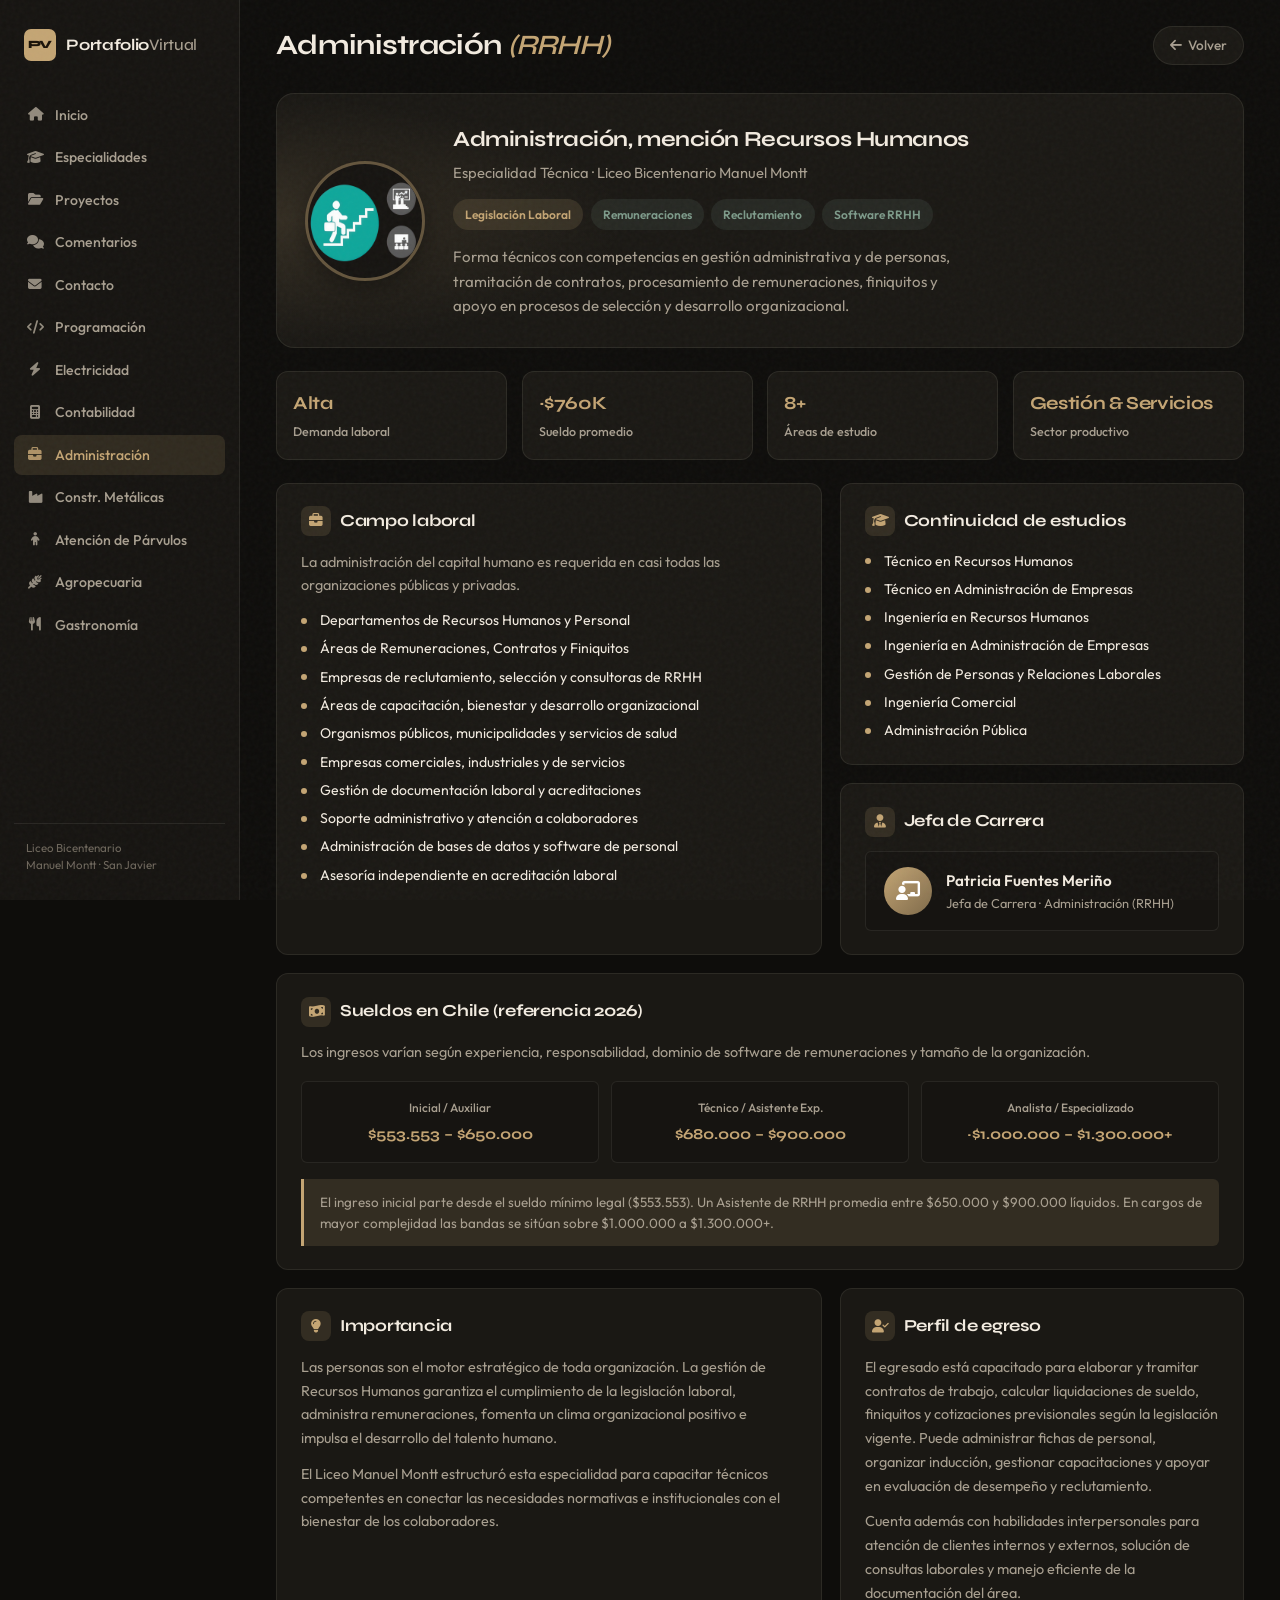
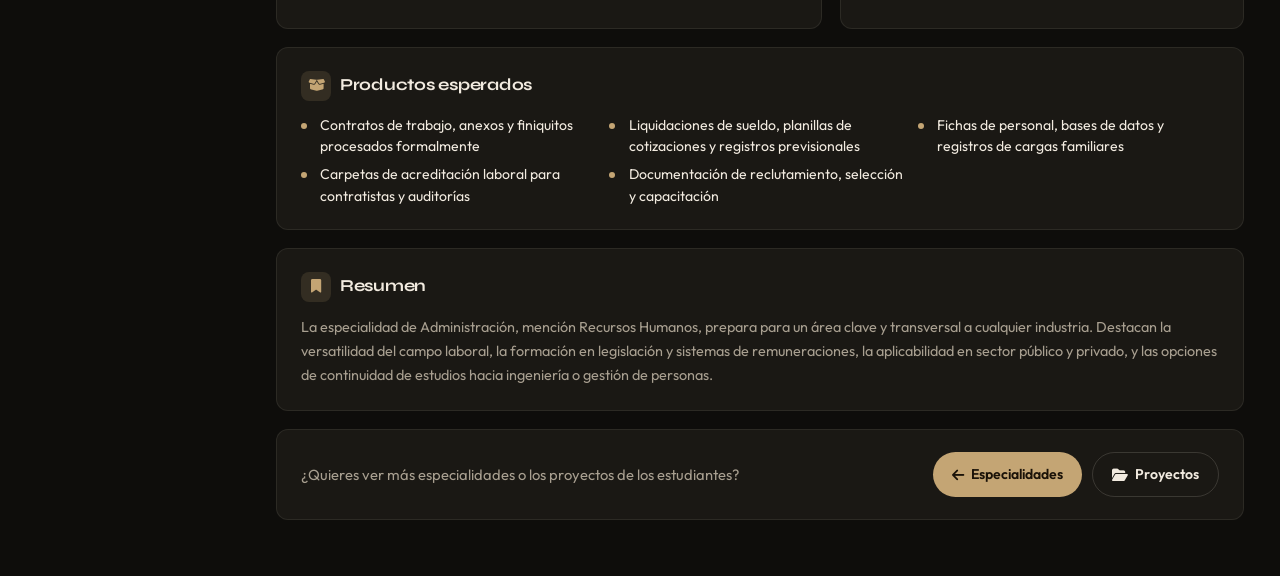
==== administracion.html @ 6390c38f "Páginas de especialidades completas + logos + actualizacion index" ====
<!DOCTYPE html>
<html lang="es">
<head>
  <meta charset="UTF-8">
  <meta name="viewport" content="width=device-width, initial-scale=1.0">
  <title>Especialidad de Administración (RRHH) | Liceo Manuel Montt</title>
  <link rel="preconnect" href="https://fonts.googleapis.com">
  <link rel="preconnect" href="https://fonts.gstatic.com" crossorigin>
  <link href="https://fonts.googleapis.com/css2?family=Outfit:wght@300;400;500;600;700&family=Syne:wght@500;600;700;800&display=swap" rel="stylesheet">
  <link rel="stylesheet" href="https://cdnjs.cloudflare.com/ajax/libs/font-awesome/6.4.0/css/all.min.css">
  <link rel="stylesheet" href="specialty.css">
  <style>:root { --accent: #c4a574; --accent-soft: rgba(196,165,116,0.15); --accent-hover: #d4b88a; }</style>
</head>
<body>
  <div class="app">
    <aside class="sidebar" id="sidebar">
      <a href="index.html" class="sidebar-logo">
        <span class="logo-mark">PV</span>
        <span>Portafolio<span>Virtual</span></span>
      </a>
      <ul class="nav-list">
        <li><a href="index.html"><i class="fa-solid fa-house"></i> Inicio</a></li>
        <li><a href="index.html#especialidades"><i class="fa-solid fa-graduation-cap"></i> Especialidades</a></li>
        <li><a href="index.html#proyectos"><i class="fa-solid fa-folder-open"></i> Proyectos</a></li>
        <li><a href="index.html#comentarios"><i class="fa-solid fa-comments"></i> Comentarios</a></li>
        <li><a href="index.html#contacto"><i class="fa-solid fa-envelope"></i> Contacto</a></li>
        <li><a href="programacion.html"><i class="fa-solid fa-code"></i> Programación</a></li>
        <li><a href="electricidad.html"><i class="fa-solid fa-bolt"></i> Electricidad</a></li>
        <li><a href="contabilidad.html"><i class="fa-solid fa-calculator"></i> Contabilidad</a></li>
        <li><a href="administracion.html" class="active"><i class="fa-solid fa-briefcase"></i> Administración</a></li>
        <li><a href="construcciones-metalicas.html"><i class="fa-solid fa-industry"></i> Constr. Metálicas</a></li>
        <li><a href="atencion-parvulos.html"><i class="fa-solid fa-child"></i> Atención de Párvulos</a></li>
        <li><a href="agropecuaria.html"><i class="fa-solid fa-wheat-awn"></i> Agropecuaria</a></li>
        <li><a href="gastronomia.html"><i class="fa-solid fa-utensils"></i> Gastronomía</a></li>
      </ul>
      <div class="sidebar-footer">Liceo Bicentenario<br>Manuel Montt · San Javier</div>
    </aside>
    <main class="main">
      <div class="topbar">
        <h1>Administración <em>(RRHH)</em></h1>
        <a href="index.html#especialidades" class="back-btn"><i class="fa-solid fa-arrow-left"></i> Volver</a>
      </div>
      <section class="profile-card">
        <img src="administracion-logo.png" alt="Logo Administración" class="profile-logo" onerror="this.style.display='none';this.nextElementSibling.style.display='flex';">
        <div class="profile-logo-fallback" style="display:none;"><i class="fa-solid fa-briefcase"></i></div>
        <div class="profile-info">
          <h2>Administración, mención Recursos Humanos</h2>
          <p class="role">Especialidad Técnica · Liceo Bicentenario Manuel Montt</p>
          <div class="profile-badges">
            <span class="badge accent">Legislación Laboral</span>
            <span class="badge">Remuneraciones</span>
            <span class="badge">Reclutamiento</span>
            <span class="badge">Software RRHH</span>
          </div>
          <p class="profile-desc">Forma técnicos con competencias en gestión administrativa y de personas, tramitación de contratos, procesamiento de remuneraciones, finiquitos y apoyo en procesos de selección y desarrollo organizacional.</p>
        </div>
      </section>
      <div class="stats-row">
        <div class="stat-box"><div class="value">Alta</div><div class="label">Demanda laboral</div></div>
        <div class="stat-box"><div class="value">~$760K</div><div class="label">Sueldo promedio</div></div>
        <div class="stat-box"><div class="value">8+</div><div class="label">Áreas de estudio</div></div>
        <div class="stat-box"><div class="value">Gestión &amp; Servicios</div><div class="label">Sector productivo</div></div>
      </div>
      <div class="sections-grid">
        <article class="card">
          <h3 class="card-title"><span class="icon"><i class="fa-solid fa-briefcase"></i></span> Campo laboral</h3>
          <p>La administración del capital humano es requerida en casi todas las organizaciones públicas y privadas.</p>
          <ul class="list-clean">
            <li>Departamentos de Recursos Humanos y Personal</li>
            <li>Áreas de Remuneraciones, Contratos y Finiquitos</li>
            <li>Empresas de reclutamiento, selección y consultoras de RRHH</li>
            <li>Áreas de capacitación, bienestar y desarrollo organizacional</li>
            <li>Organismos públicos, municipalidades y servicios de salud</li>
            <li>Empresas comerciales, industriales y de servicios</li>
            <li>Gestión de documentación laboral y acreditaciones</li>
            <li>Soporte administrativo y atención a colaboradores</li>
            <li>Administración de bases de datos y software de personal</li>
            <li>Asesoría independiente en acreditación laboral</li>
          </ul>
        </article>
        <div style="display:flex;flex-direction:column;gap:1.15rem;">
          <article class="card" style="flex:1;">
            <h3 class="card-title"><span class="icon"><i class="fa-solid fa-graduation-cap"></i></span> Continuidad de estudios</h3>
            <ul class="list-clean">
              <li>Técnico en Recursos Humanos</li>
              <li>Técnico en Administración de Empresas</li>
              <li>Ingeniería en Recursos Humanos</li>
              <li>Ingeniería en Administración de Empresas</li>
              <li>Gestión de Personas y Relaciones Laborales</li>
              <li>Ingeniería Comercial</li>
              <li>Administración Pública</li>
            </ul>
          </article>
          <article class="card">
            <h3 class="card-title"><span class="icon"><i class="fa-solid fa-user-tie"></i></span> Jefa de Carrera</h3>
            <div class="jefe-row">
              <div class="jefe-avatar"><i class="fa-solid fa-chalkboard-user"></i></div>
              <div><h3>Patricia Fuentes Meriño</h3><p>Jefa de Carrera · Administración (RRHH)</p></div>
            </div>
          </article>
        </div>
      </div>
      <article class="card" style="margin-bottom:1.15rem;">
        <h3 class="card-title"><span class="icon"><i class="fa-solid fa-money-bill-wave"></i></span> Sueldos en Chile (referencia 2026)</h3>
        <p>Los ingresos varían según experiencia, responsabilidad, dominio de software de remuneraciones y tamaño de la organización.</p>
        <div class="salary-grid">
          <div class="salary-item"><div class="lvl">Inicial / Auxiliar</div><div class="amt">$553.553 – $650.000</div></div>
          <div class="salary-item"><div class="lvl">Técnico / Asistente Exp.</div><div class="amt">$680.000 – $900.000</div></div>
          <div class="salary-item"><div class="lvl">Analista / Especializado</div><div class="amt">~$1.000.000 – $1.300.000+</div></div>
        </div>
        <div class="note">El ingreso inicial parte desde el sueldo mínimo legal ($553.553). Un Asistente de RRHH promedia entre $650.000 y $900.000 líquidos. En cargos de mayor complejidad las bandas se sitúan sobre $1.000.000 a $1.300.000+.</div>
      </article>
      <div class="sections-grid">
        <article class="card">
          <h3 class="card-title"><span class="icon"><i class="fa-solid fa-lightbulb"></i></span> Importancia</h3>
          <p>Las personas son el motor estratégico de toda organización. La gestión de Recursos Humanos garantiza el cumplimiento de la legislación laboral, administra remuneraciones, fomenta un clima organizacional positivo e impulsa el desarrollo del talento humano.</p>
          <p>El Liceo Manuel Montt estructuró esta especialidad para capacitar técnicos competentes en conectar las necesidades normativas e institucionales con el bienestar de los colaboradores.</p>
        </article>
        <article class="card">
          <h3 class="card-title"><span class="icon"><i class="fa-solid fa-user-check"></i></span> Perfil de egreso</h3>
          <p>El egresado está capacitado para elaborar y tramitar contratos de trabajo, calcular liquidaciones de sueldo, finiquitos y cotizaciones previsionales según la legislación vigente. Puede administrar fichas de personal, organizar inducción, gestionar capacitaciones y apoyar en evaluación de desempeño y reclutamiento.</p>
          <p>Cuenta además con habilidades interpersonales para atención de clientes internos y externos, solución de consultas laborales y manejo eficiente de la documentación del área.</p>
        </article>
      </div>
      <article class="card" style="margin-bottom:1.15rem;">
        <h3 class="card-title"><span class="icon"><i class="fa-solid fa-box-open"></i></span> Productos esperados</h3>
        <ul class="list-clean" style="grid-template-columns:repeat(auto-fit,minmax(260px,1fr));display:grid;">
          <li>Contratos de trabajo, anexos y finiquitos procesados formalmente</li>
          <li>Liquidaciones de sueldo, planillas de cotizaciones y registros previsionales</li>
          <li>Fichas de personal, bases de datos y registros de cargas familiares</li>
          <li>Carpetas de acreditación laboral para contratistas y auditorías</li>
          <li>Documentación de reclutamiento, selección y capacitación</li>
        </ul>
      </article>
      <article class="card" style="margin-bottom:1.15rem;">
        <h3 class="card-title"><span class="icon"><i class="fa-solid fa-bookmark"></i></span> Resumen</h3>
        <p>La especialidad de Administración, mención Recursos Humanos, prepara para un área clave y transversal a cualquier industria. Destacan la versatilidad del campo laboral, la formación en legislación y sistemas de remuneraciones, la aplicabilidad en sector público y privado, y las opciones de continuidad de estudios hacia ingeniería o gestión de personas.</p>
      </article>
      <div class="cta-bar">
        <p>¿Quieres ver más especialidades o los proyectos de los estudiantes?</p>
        <div class="cta-actions">
          <a href="index.html#especialidades" class="btn btn-primary"><i class="fa-solid fa-arrow-left"></i> Especialidades</a>
          <a href="index.html#proyectos" class="btn btn-outline"><i class="fa-solid fa-folder-open"></i> Proyectos</a>
        </div>
      </div>
</main>
  </div>
  <button class="mobile-toggle" id="menuToggle" aria-label="Abrir menú"><i class="fa-solid fa-bars"></i></button>
  <script>
    const sidebar = document.getElementById('sidebar');
    const toggle = document.getElementById('menuToggle');
    toggle.addEventListener('click', () => {
      sidebar.classList.toggle('open');
      const icon = toggle.querySelector('i');
      icon.className = sidebar.classList.contains('open') ? 'fa-solid fa-xmark' : 'fa-solid fa-bars';
    });
    document.querySelectorAll('.nav-list a').forEach(a => {
      a.addEventListener('click', () => {
        if (window.innerWidth <= 900) {
          sidebar.classList.remove('open');
          toggle.querySelector('i').className = 'fa-solid fa-bars';
        }
      });
    });
  </script>
</body>
</html>
---- specialty.css ----
/* ============================================
   Páginas de especialidad — Portafolio Virtual
   Mismo lenguaje visual que el index rediseñado
   ============================================ */

:root {
  --bg: #0e0d0b;
  --bg-elevated: #161411;
  --bg-card: #1a1814;
  --bg-card-hover: #211e19;
  --border: rgba(255, 245, 230, 0.08);
  --border-strong: rgba(255, 245, 230, 0.14);

  --text: #f2ebe0;
  --text-muted: #a89f90;
  --text-faint: #6e675c;

  /* Accent por defecto (se sobreescribe por página) */
  --accent: #e8a06b;
  --accent-soft: rgba(232, 160, 107, 0.15);
  --accent-hover: #f0b57f;

  --secondary: #7d9b8a;
  --secondary-soft: rgba(125, 155, 138, 0.12);

  --radius-sm: 6px;
  --radius: 12px;
  --radius-lg: 18px;

  --font-display: "Syne", system-ui, sans-serif;
  --font-body: "Outfit", system-ui, sans-serif;

  --shadow-soft: 0 12px 40px rgba(0, 0, 0, 0.35);
  --sidebar-w: 240px;
}

*,
*::before,
*::after {
  box-sizing: border-box;
  margin: 0;
  padding: 0;
}

html {
  scroll-behavior: smooth;
}

body {
  font-family: var(--font-body);
  background: var(--bg);
  color: var(--text);
  line-height: 1.6;
  -webkit-font-smoothing: antialiased;
  min-height: 100vh;
}

body::before {
  content: "";
  position: fixed;
  inset: 0;
  pointer-events: none;
  z-index: 9999;
  opacity: 0.035;
  background-image: url("data:image/svg+xml,%3Csvg viewBox='0 0 256 256' xmlns='http://www.w3.org/2000/svg'%3E%3Cfilter id='n'%3E%3CfeTurbulence type='fractalNoise' baseFrequency='0.85' numOctaves='4' stitchTiles='stitch'/%3E%3C/filter%3E%3Crect width='100%25' height='100%25' filter='url(%23n)'/%3E%3C/svg%3E");
}

a {
  color: inherit;
  text-decoration: none;
}

ul {
  list-style: none;
}

img {
  max-width: 100%;
  display: block;
}

/* Layout */
.app {
  display: grid;
  grid-template-columns: var(--sidebar-w) 1fr;
  min-height: 100vh;
}

/* Sidebar */
.sidebar {
  background: var(--bg-elevated);
  border-right: 1px solid var(--border);
  padding: 1.4rem 0.9rem;
  display: flex;
  flex-direction: column;
  position: sticky;
  top: 0;
  height: 100vh;
  overflow-y: auto;
}

.sidebar-logo {
  display: flex;
  align-items: center;
  gap: 0.65rem;
  font-family: var(--font-display);
  font-weight: 700;
  font-size: 1rem;
  letter-spacing: -0.02em;
  padding: 0.4rem 0.6rem;
  margin-bottom: 1.75rem;
}

.sidebar-logo .logo-mark {
  display: grid;
  place-items: center;
  width: 32px;
  height: 32px;
  background: var(--accent);
  color: #1a1208;
  font-size: 0.7rem;
  font-weight: 800;
  border-radius: 7px;
  letter-spacing: -0.04em;
}

.sidebar-logo span span {
  color: var(--text-muted);
  font-weight: 500;
}

.nav-list {
  flex: 1;
  display: flex;
  flex-direction: column;
  gap: 0.15rem;
}

.nav-list a {
  display: flex;
  align-items: center;
  gap: 0.65rem;
  padding: 0.55rem 0.75rem;
  border-radius: 8px;
  color: var(--text-muted);
  font-size: 0.88rem;
  font-weight: 500;
  transition: color 0.2s, background 0.2s;
}

.nav-list a i {
  width: 18px;
  text-align: center;
  font-size: 0.85rem;
  opacity: 0.85;
}

.nav-list a:hover {
  color: var(--text);
  background: rgba(255, 245, 230, 0.04);
}

.nav-list a.active {
  background: var(--accent-soft);
  color: var(--accent);
}

.sidebar-footer {
  padding: 1rem 0.7rem 0.25rem;
  border-top: 1px solid var(--border);
  margin-top: 1rem;
  font-size: 0.72rem;
  color: var(--text-faint);
  line-height: 1.45;
}

/* Main */
.main {
  padding: 1.6rem 2.25rem 3.5rem;
  max-width: 1080px;
}

.topbar {
  display: flex;
  align-items: center;
  justify-content: space-between;
  gap: 1rem;
  flex-wrap: wrap;
  margin-bottom: 1.75rem;
}

.topbar h1 {
  font-family: var(--font-display);
  font-size: clamp(1.4rem, 2.5vw, 1.75rem);
  font-weight: 700;
  letter-spacing: -0.025em;
  line-height: 1.2;
}

.topbar h1 em {
  font-style: italic;
  color: var(--accent);
  font-weight: 600;
}

.back-btn {
  display: inline-flex;
  align-items: center;
  gap: 0.4rem;
  padding: 0.5rem 1rem;
  background: var(--bg-card);
  border: 1px solid var(--border);
  color: var(--text-muted);
  border-radius: 999px;
  font-size: 0.85rem;
  font-weight: 500;
  transition: color 0.2s, border-color 0.2s;
}

.back-btn:hover {
  color: var(--accent);
  border-color: var(--accent);
}

/* Profile hero */
.profile-card {
  display: grid;
  grid-template-columns: auto 1fr;
  gap: 1.75rem;
  align-items: center;
  padding: 1.75rem;
  background: var(--bg-card);
  border: 1px solid var(--border);
  border-radius: var(--radius-lg);
  margin-bottom: 1.4rem;
  position: relative;
  overflow: hidden;
}

.profile-card::before {
  content: "";
  position: absolute;
  inset: 0;
  background: radial-gradient(ellipse 60% 80% at 0% 50%, var(--accent-soft), transparent 60%);
  pointer-events: none;
}

.profile-logo,
.profile-logo-fallback {
  width: 120px;
  height: 120px;
  border-radius: 50%;
  object-fit: cover;
  border: 3px solid color-mix(in srgb, var(--accent) 45%, transparent);
  box-shadow: 0 8px 24px rgba(0, 0, 0, 0.35);
  background: var(--bg-elevated);
  position: relative;
  z-index: 1;
}

.profile-logo-fallback {
  display: none;
  align-items: center;
  justify-content: center;
  font-size: 2.6rem;
  color: #fff;
  background: linear-gradient(135deg, var(--accent), color-mix(in srgb, var(--accent) 70%, #000));
}

.profile-info {
  position: relative;
  z-index: 1;
}

.profile-info h2 {
  font-family: var(--font-display);
  font-size: 1.35rem;
  font-weight: 700;
  letter-spacing: -0.02em;
  margin-bottom: 0.25rem;
}

.profile-info .role {
  color: var(--text-muted);
  font-size: 0.92rem;
  margin-bottom: 0.9rem;
}

.profile-badges {
  display: flex;
  flex-wrap: wrap;
  gap: 0.45rem;
  margin-bottom: 0.95rem;
}

.badge {
  font-size: 0.75rem;
  font-weight: 600;
  padding: 0.3rem 0.7rem;
  border-radius: 999px;
  background: var(--secondary-soft);
  color: var(--secondary);
  border: 1px solid transparent;
}

.badge.accent {
  background: var(--accent-soft);
  color: var(--accent);
}

.profile-desc {
  color: var(--text-muted);
  font-size: 0.94rem;
  max-width: 52ch;
  line-height: 1.65;
}

/* Stats */
.stats-row {
  display: grid;
  grid-template-columns: repeat(4, 1fr);
  gap: 0.9rem;
  margin-bottom: 1.4rem;
}

.stat-box {
  background: var(--bg-card);
  border: 1px solid var(--border);
  border-radius: var(--radius);
  padding: 1.1rem 1rem;
  text-align: left;
  transition: border-color 0.2s, transform 0.2s;
}

.stat-box:hover {
  border-color: var(--border-strong);
  transform: translateY(-2px);
}

.stat-box .value {
  font-family: var(--font-display);
  font-size: 1.15rem;
  font-weight: 700;
  color: var(--accent);
  letter-spacing: -0.02em;
  margin-bottom: 0.2rem;
}

.stat-box .label {
  font-size: 0.78rem;
  color: var(--text-muted);
  font-weight: 500;
}

/* Cards grid */
.sections-grid {
  display: grid;
  grid-template-columns: 1.35fr 1fr;
  gap: 1.15rem;
  margin-bottom: 1.15rem;
}

.card {
  background: var(--bg-card);
  border: 1px solid var(--border);
  border-radius: var(--radius);
  padding: 1.4rem 1.5rem;
  transition: border-color 0.2s;
}

.card:hover {
  border-color: var(--border-strong);
}

.card-title {
  display: flex;
  align-items: center;
  gap: 0.55rem;
  font-family: var(--font-display);
  font-size: 1.05rem;
  font-weight: 700;
  letter-spacing: -0.015em;
  margin-bottom: 0.9rem;
}

.card-title .icon {
  width: 30px;
  height: 30px;
  border-radius: 8px;
  display: grid;
  place-items: center;
  font-size: 0.85rem;
  background: var(--accent-soft);
  color: var(--accent);
  flex-shrink: 0;
}

.card p {
  color: var(--text-muted);
  font-size: 0.9rem;
  line-height: 1.65;
  margin-bottom: 0.75rem;
}

.card p:last-child {
  margin-bottom: 0;
}

.list-clean {
  display: grid;
  gap: 0.45rem;
}

.list-clean li {
  position: relative;
  padding-left: 1.2rem;
  font-size: 0.88rem;
  color: var(--text);
  line-height: 1.5;
}

.list-clean li::before {
  content: "";
  position: absolute;
  left: 0;
  top: 0.55em;
  width: 6px;
  height: 6px;
  border-radius: 50%;
  background: var(--accent);
}

/* Salary / levels */
.salary-grid,
.level-grid {
  display: grid;
  grid-template-columns: repeat(3, 1fr);
  gap: 0.75rem;
  margin: 1rem 0;
}

.level-grid {
  grid-template-columns: repeat(2, 1fr);
}

.salary-item,
.level-item {
  background: var(--bg-elevated);
  border: 1px solid var(--border);
  border-radius: var(--radius-sm);
  padding: 1rem;
  text-align: center;
}

.level-item {
  text-align: left;
}

.salary-item .lvl,
.level-item .lvl {
  font-size: 0.75rem;
  color: var(--text-muted);
  margin-bottom: 0.3rem;
  font-weight: 500;
}

.level-item .lvl {
  color: var(--accent);
  font-weight: 700;
  font-size: 0.82rem;
}

.salary-item .amt {
  font-family: var(--font-display);
  font-size: 0.95rem;
  font-weight: 700;
  color: var(--accent);
}

.level-item .desc {
  font-size: 0.84rem;
  color: var(--text-muted);
  line-height: 1.5;
}

.note {
  font-size: 0.84rem;
  color: var(--text-muted);
  background: var(--accent-soft);
  border-left: 3px solid var(--accent);
  padding: 0.8rem 1rem;
  border-radius: 0 var(--radius-sm) var(--radius-sm) 0;
  margin-top: 0.85rem;
  line-height: 1.55;
}

/* Jefe de carrera */
.jefe-row {
  display: flex;
  align-items: center;
  gap: 0.9rem;
  background: var(--bg-elevated);
  border: 1px solid var(--border);
  border-radius: var(--radius-sm);
  padding: 0.95rem 1.1rem;
}

.jefe-avatar {
  width: 48px;
  height: 48px;
  border-radius: 50%;
  background: linear-gradient(135deg, var(--accent), color-mix(in srgb, var(--accent) 65%, #000));
  display: grid;
  place-items: center;
  font-size: 1.2rem;
  color: #fff;
  flex-shrink: 0;
}

.jefe-row h3 {
  font-size: 0.95rem;
  font-weight: 600;
}

.jefe-row p {
  font-size: 0.8rem;
  color: var(--text-muted);
  margin: 0;
}

/* CTA */
.cta-bar {
  display: flex;
  flex-wrap: wrap;
  align-items: center;
  justify-content: space-between;
  gap: 1rem;
  background: var(--bg-card);
  border: 1px solid var(--border);
  border-radius: var(--radius);
  padding: 1.35rem 1.5rem;
  margin-top: 0.4rem;
}

.cta-bar p {
  color: var(--text-muted);
  font-size: 0.92rem;
}

.cta-actions {
  display: flex;
  gap: 0.65rem;
  flex-wrap: wrap;
}

.btn {
  display: inline-flex;
  align-items: center;
  gap: 0.4rem;
  padding: 0.65rem 1.2rem;
  border-radius: 999px;
  font-weight: 600;
  font-size: 0.88rem;
  transition: transform 0.15s, background 0.2s, border-color 0.2s;
  border: none;
  cursor: pointer;
}

.btn-primary {
  background: var(--accent);
  color: #1a1208;
}

.btn-primary:hover {
  background: var(--accent-hover);
  transform: translateY(-1px);
}

.btn-outline {
  background: transparent;
  border: 1px solid var(--border-strong);
  color: var(--text);
}

.btn-outline:hover {
  border-color: var(--accent);
  color: var(--accent);
}

/* Mobile toggle */
.mobile-toggle {
  display: none;
  position: fixed;
  bottom: 1.4rem;
  right: 1.4rem;
  width: 50px;
  height: 50px;
  border-radius: 50%;
  background: var(--accent);
  color: #1a1208;
  border: none;
  font-size: 1.15rem;
  z-index: 100;
  box-shadow: 0 6px 20px color-mix(in srgb, var(--accent) 40%, transparent);
  cursor: pointer;
  align-items: center;
  justify-content: center;
}

/* Responsive */
@media (max-width: 900px) {
  .app {
    grid-template-columns: 1fr;
  }

  .sidebar {
    position: fixed;
    left: -280px;
    z-index: 90;
    transition: left 0.3s ease;
    width: var(--sidebar-w);
  }

  .sidebar.open {
    left: 0;
  }

  .mobile-toggle {
    display: flex;
  }

  .stats-row {
    grid-template-columns: repeat(2, 1fr);
  }

  .sections-grid {
    grid-template-columns: 1fr;
  }

  .salary-grid,
  .level-grid {
    grid-template-columns: 1fr;
  }

  .profile-card {
    grid-template-columns: 1fr;
    text-align: center;
  }

  .profile-logo,
  .profile-logo-fallback {
    margin: 0 auto;
  }

  .profile-badges {
    justify-content: center;
  }

  .profile-desc {
    margin: 0 auto;
  }

  .main {
    padding: 1.2rem 1.1rem 4rem;
  }
}

@media (max-width: 480px) {
  .stats-row {
    grid-template-columns: 1fr 1fr;
  }
}
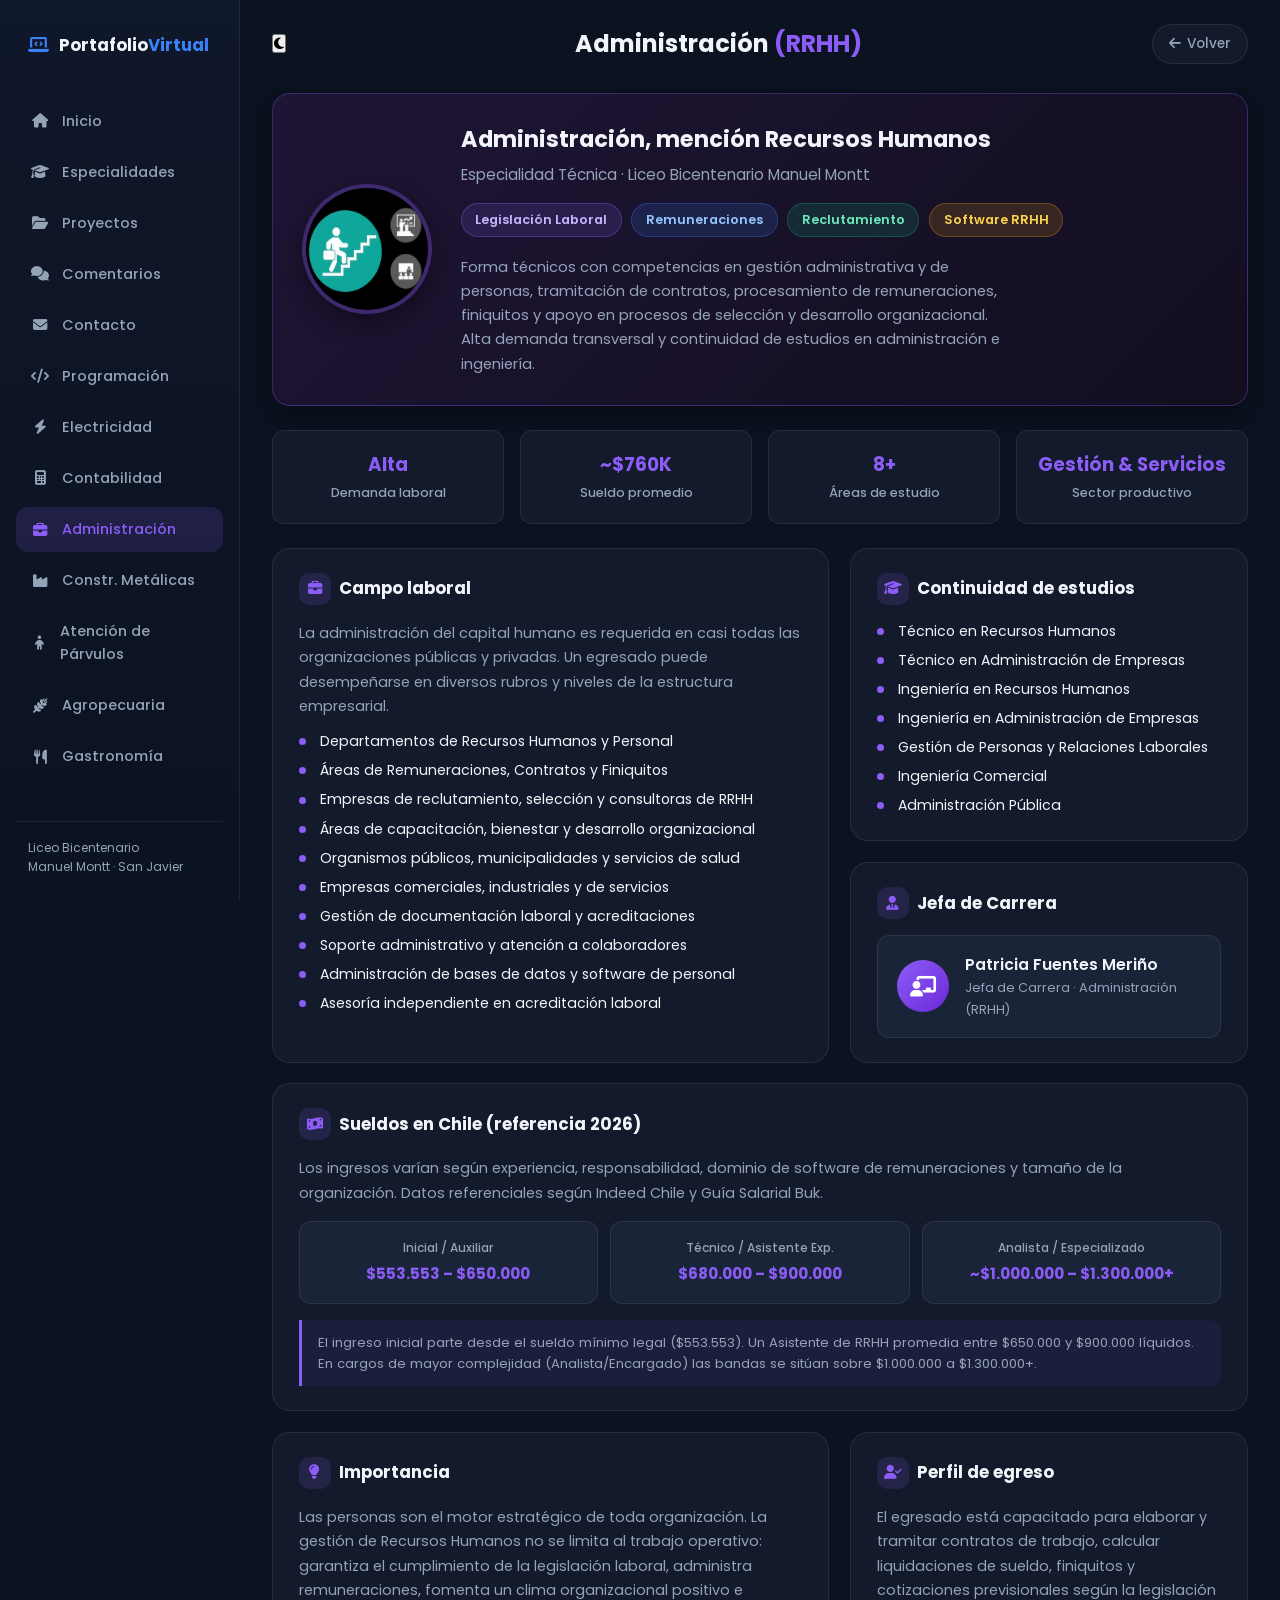
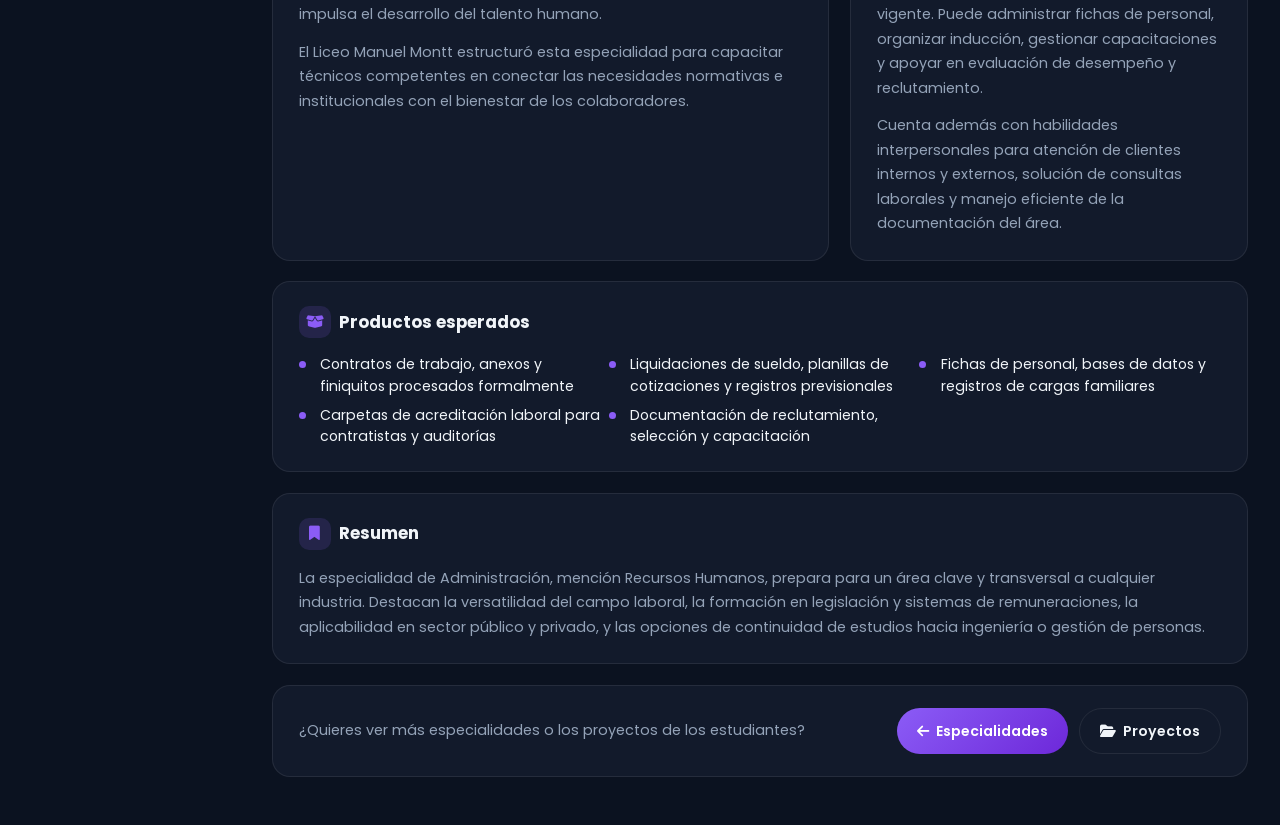
==== commit 078eddff: "Tema claro/oscuro sincronizado en especialidades" ====
--- a/administracion.html
+++ b/administracion.html
@@ -1,23 +1,360 @@
 <!DOCTYPE html>
-<html lang="es">
+<html lang="es" data-theme="dark">
 <head>
   <meta charset="UTF-8">
   <meta name="viewport" content="width=device-width, initial-scale=1.0">
   <title>Especialidad de Administración (RRHH) | Liceo Manuel Montt</title>
   <link rel="preconnect" href="https://fonts.googleapis.com">
   <link rel="preconnect" href="https://fonts.gstatic.com" crossorigin>
-  <link href="https://fonts.googleapis.com/css2?family=Outfit:wght@300;400;500;600;700&family=Syne:wght@500;600;700;800&display=swap" rel="stylesheet">
+  <link href="https://fonts.googleapis.com/css2?family=Poppins:wght@300;400;500;600;700;800&display=swap" rel="stylesheet">
   <link rel="stylesheet" href="https://cdnjs.cloudflare.com/ajax/libs/font-awesome/6.4.0/css/all.min.css">
-  <link rel="stylesheet" href="specialty.css">
-  <style>:root { --accent: #c4a574; --accent-soft: rgba(196,165,116,0.15); --accent-hover: #d4b88a; }</style>
+  <style>
+    :root {
+      --bg: #0B1220;
+      --surface: #121A2B;
+      --surface-2: #1A2438;
+      --border: rgba(255,255,255,0.08);
+      --text: #F1F5F9;
+      --muted: #94A3B8;
+      --primary: #8B5CF6;
+      --primary-soft: rgba(139, 92, 246, 0.15);
+      --radius: 18px;
+      --radius-sm: 12px;
+      --shadow: 0 10px 30px rgba(0,0,0,0.35);
+      --font: 'Poppins', sans-serif;
+    }
+    * { margin: 0; padding: 0; box-sizing: border-box; }
+    html { scroll-behavior: smooth; }
+    body {
+      font-family: var(--font);
+      background: var(--bg);
+      color: var(--text);
+      min-height: 100vh;
+      line-height: 1.6;
+    }
+    a { text-decoration: none; color: inherit; }
+
+    .app {
+      display: grid;
+      grid-template-columns: 240px 1fr;
+      min-height: 100vh;
+    }
+
+    .sidebar {
+      background: linear-gradient(180deg, #0F172A 0%, #0B1220 100%);
+      border-right: 1px solid var(--border);
+      padding: 1.5rem 1rem;
+      display: flex;
+      flex-direction: column;
+      position: sticky;
+      top: 0;
+      height: 100vh;
+    }
+    .sidebar-logo {
+      display: flex;
+      align-items: center;
+      gap: 0.6rem;
+      font-weight: 700;
+      font-size: 1.05rem;
+      padding: 0.5rem 0.75rem;
+      margin-bottom: 2rem;
+    }
+    .sidebar-logo i { color: #3B82F6; }
+    .sidebar-logo b { color: #3B82F6; }
+    .nav-list { list-style: none; flex: 1; }
+    .nav-list li { margin-bottom: 0.35rem; }
+    .nav-list a {
+      display: flex;
+      align-items: center;
+      gap: 0.7rem;
+      padding: 0.7rem 0.9rem;
+      border-radius: 12px;
+      color: var(--muted);
+      font-size: 0.9rem;
+      font-weight: 500;
+      transition: all 0.2s;
+    }
+    .nav-list a:hover,
+    .nav-list a.active {
+      background: var(--primary-soft);
+      color: var(--primary);
+    }
+    .nav-list a i { width: 20px; text-align: center; }
+    .sidebar-footer {
+      padding: 1rem 0.75rem 0;
+      border-top: 1px solid var(--border);
+      font-size: 0.75rem;
+      color: var(--muted);
+    }
+
+    .main {
+      padding: 1.5rem 2rem 3rem;
+      max-width: 1100px;
+    }
+    .topbar {
+      display: flex;
+      align-items: center;
+      justify-content: space-between;
+      margin-bottom: 1.8rem;
+      gap: 1rem;
+      flex-wrap: wrap;
+    }
+    .topbar h1 { font-size: 1.5rem; font-weight: 700; }
+    .topbar h1 span { color: var(--primary); }
+    .back-btn {
+      display: inline-flex;
+      align-items: center;
+      gap: 0.4rem;
+      background: var(--surface);
+      border: 1px solid var(--border);
+      color: var(--muted);
+      padding: 0.5rem 1rem;
+      border-radius: 999px;
+      font-size: 0.85rem;
+      font-weight: 500;
+      transition: all 0.2s;
+    }
+    .back-btn:hover { color: var(--primary); border-color: var(--primary); }
+
+    .profile-card {
+      display: grid;
+      grid-template-columns: auto 1fr;
+      gap: 1.8rem;
+      background: linear-gradient(135deg, #1E1535 0%, #120E1F 100%);
+      border: 1px solid rgba(139, 92, 246, 0.3);
+      border-radius: var(--radius);
+      padding: 1.8rem;
+      margin-bottom: 1.5rem;
+      box-shadow: var(--shadow);
+      align-items: center;
+    }
+    .profile-logo {
+      width: 130px;
+      height: 130px;
+      border-radius: 50%;
+      object-fit: cover;
+      object-position: center center;
+      border: 4px solid rgba(139, 92, 246, 0.45);
+      box-shadow: 0 8px 24px rgba(0,0,0,0.4);
+      background: #000;
+    }
+    .profile-logo-fallback {
+      width: 130px;
+      height: 130px;
+      border-radius: 50%;
+      border: 4px solid rgba(139, 92, 246, 0.45);
+      background: linear-gradient(135deg, #8B5CF6, #6D28D9);
+      display: flex;
+      align-items: center;
+      justify-content: center;
+      font-size: 3rem;
+      color: #fff;
+      box-shadow: 0 8px 24px rgba(0,0,0,0.4);
+    }
+    .profile-info h2 { font-size: 1.4rem; font-weight: 700; margin-bottom: 0.3rem; }
+    .profile-info .role { color: var(--muted); font-size: 0.95rem; margin-bottom: 1rem; }
+    .profile-badges { display: flex; flex-wrap: wrap; gap: 0.6rem; margin-bottom: 1.1rem; }
+    .badge {
+      background: rgba(255,255,255,0.08);
+      border: 1px solid var(--border);
+      padding: 0.35rem 0.85rem;
+      border-radius: 999px;
+      font-size: 0.8rem;
+      font-weight: 600;
+    }
+    .badge.purple { background: var(--primary-soft); color: #C4B5FD; border-color: rgba(139,92,246,0.35); }
+    .badge.blue { background: rgba(59,130,246,0.15); color: #93C5FD; border-color: rgba(59,130,246,0.3); }
+    .badge.green { background: rgba(16,185,129,0.15); color: #6EE7B7; border-color: rgba(16,185,129,0.3); }
+    .badge.amber { background: rgba(245,158,11,0.15); color: #FCD34D; border-color: rgba(245,158,11,0.3); }
+    .profile-desc { color: var(--muted); font-size: 0.92rem; max-width: 540px; line-height: 1.65; }
+
+    .stats-row {
+      display: grid;
+      grid-template-columns: repeat(4, 1fr);
+      gap: 1rem;
+      margin-bottom: 1.5rem;
+    }
+    .stat-box {
+      background: var(--surface);
+      border: 1px solid var(--border);
+      border-radius: var(--radius-sm);
+      padding: 1.2rem;
+      text-align: center;
+      transition: transform 0.2s, border-color 0.2s;
+    }
+    .stat-box:hover { transform: translateY(-3px); border-color: rgba(139,92,246,0.4); }
+    .stat-box .value { font-size: 1.15rem; font-weight: 700; color: var(--primary); margin-bottom: 0.25rem; }
+    .stat-box .label { font-size: 0.78rem; color: var(--muted); font-weight: 500; }
+
+    .sections-grid {
+      display: grid;
+      grid-template-columns: 1.4fr 1fr;
+      gap: 1.3rem;
+      margin-bottom: 1.3rem;
+    }
+    .card {
+      background: var(--surface);
+      border: 1px solid var(--border);
+      border-radius: var(--radius);
+      padding: 1.5rem 1.6rem;
+      transition: border-color 0.25s, box-shadow 0.25s;
+    }
+    .card:hover { border-color: rgba(139,92,246,0.35); box-shadow: 0 8px 24px rgba(0,0,0,0.25); }
+    .card-title {
+      display: flex;
+      align-items: center;
+      gap: 0.55rem;
+      font-size: 1.05rem;
+      font-weight: 700;
+      margin-bottom: 1rem;
+    }
+    .card-title i {
+      width: 32px; height: 32px; border-radius: 10px;
+      display: flex; align-items: center; justify-content: center;
+      font-size: 0.9rem; background: var(--primary-soft); color: var(--primary);
+    }
+    .card p { color: var(--muted); font-size: 0.9rem; margin-bottom: 0.8rem; line-height: 1.7; }
+    .card p:last-child { margin-bottom: 0; }
+
+    .list-clean { list-style: none; display: grid; gap: 0.5rem; }
+    .list-clean li {
+      position: relative; padding-left: 1.35rem;
+      font-size: 0.88rem; color: var(--text); line-height: 1.5;
+    }
+    .list-clean li::before {
+      content: ''; position: absolute; left: 0; top: 0.5em;
+      width: 7px; height: 7px; border-radius: 50%; background: var(--primary);
+    }
+
+    .salary-grid {
+      display: grid;
+      grid-template-columns: repeat(3, 1fr);
+      gap: 0.8rem;
+      margin: 1rem 0;
+    }
+    .salary-item {
+      background: var(--surface-2);
+      border: 1px solid var(--border);
+      border-radius: var(--radius-sm);
+      padding: 1rem;
+      text-align: center;
+    }
+    .salary-item .lvl { font-size: 0.75rem; color: var(--muted); margin-bottom: 0.3rem; font-weight: 500; }
+    .salary-item .amt { font-size: 0.95rem; font-weight: 700; color: var(--primary); }
+    .note {
+      font-size: 0.82rem; color: var(--muted);
+      background: rgba(139,92,246,0.08);
+      border-left: 3px solid var(--primary);
+      padding: 0.75rem 1rem;
+      border-radius: 0 var(--radius-sm) var(--radius-sm) 0;
+      margin-top: 0.9rem;
+    }
+
+    .jefe-row {
+      display: flex; align-items: center; gap: 1rem;
+      background: var(--surface-2);
+      border: 1px solid var(--border);
+      border-radius: var(--radius-sm);
+      padding: 1rem 1.2rem;
+    }
+    .jefe-avatar {
+      width: 52px; height: 52px; border-radius: 50%;
+      background: linear-gradient(135deg, var(--primary), #6D28D9);
+      display: flex; align-items: center; justify-content: center;
+      font-size: 1.3rem; color: #fff; flex-shrink: 0;
+    }
+    .jefe-row h3 { font-size: 0.98rem; font-weight: 600; }
+    .jefe-row p { font-size: 0.8rem; color: var(--muted); margin: 0; }
+
+    .cta-bar {
+      display: flex; flex-wrap: wrap; align-items: center;
+      justify-content: space-between; gap: 1rem;
+      background: var(--surface); border: 1px solid var(--border);
+      border-radius: var(--radius); padding: 1.4rem 1.6rem; margin-top: 0.5rem;
+    }
+    .cta-bar p { color: var(--muted); font-size: 0.9rem; }
+    .cta-actions { display: flex; gap: 0.7rem; flex-wrap: wrap; }
+    .btn {
+      display: inline-flex; align-items: center; gap: 0.45rem;
+      padding: 0.65rem 1.25rem; border-radius: 999px;
+      font-weight: 600; font-size: 0.88rem; transition: all 0.2s;
+      border: none; cursor: pointer;
+    }
+    .btn-primary {
+      background: linear-gradient(135deg, #8B5CF6, #6D28D9); color: #fff;
+    }
+    .btn-primary:hover { transform: translateY(-2px); box-shadow: 0 6px 18px rgba(139,92,246,0.4); }
+    .btn-outline {
+      background: transparent; border: 1px solid var(--border); color: var(--text);
+    }
+    .btn-outline:hover { border-color: var(--primary); color: var(--primary); }
+
+    .mobile-toggle {
+      display: none; position: fixed; bottom: 20px; right: 20px;
+      width: 50px; height: 50px; border-radius: 50%;
+      background: var(--primary); color: #fff; border: none;
+      font-size: 1.2rem; z-index: 100;
+      box-shadow: 0 6px 20px rgba(139,92,246,0.45); cursor: pointer;
+    }
+
+    @media (max-width: 900px) {
+      .app { grid-template-columns: 1fr; }
+      .sidebar {
+        position: fixed; left: -260px; z-index: 90;
+        transition: left 0.3s ease; width: 240px;
+      }
+      .sidebar.open { left: 0; }
+      .mobile-toggle { display: flex; align-items: center; justify-content: center; }
+      .stats-row { grid-template-columns: repeat(2, 1fr); }
+      .sections-grid { grid-template-columns: 1fr; }
+      .salary-grid { grid-template-columns: 1fr; }
+      .profile-card { grid-template-columns: 1fr; text-align: center; }
+      .profile-logo, .profile-logo-fallback { margin: 0 auto; }
+      .profile-badges { justify-content: center; }
+      .profile-desc { margin: 0 auto; }
+      .main { padding: 1.2rem 1rem 4rem; }
+    }
+  </style>
+
+  <script>
+    (function () {
+      var KEY = "lm_theme";
+      var html = document.documentElement;
+      var saved = localStorage.getItem(KEY);
+      if (saved === "light" || saved === "dark") {
+        html.setAttribute("data-theme", saved);
+      } else {
+        html.setAttribute("data-theme", "dark");
+      }
+      function updateIcon(btn) {
+        if (!btn) return;
+        var isLight = html.getAttribute("data-theme") === "light";
+        btn.innerHTML = isLight
+          ? '<i class="fa-solid fa-sun" aria-hidden="true"></i>'
+          : '<i class="fa-solid fa-moon" aria-hidden="true"></i>';
+      }
+      document.addEventListener("DOMContentLoaded", function () {
+        var btn = document.getElementById("theme-toggle-spec");
+        updateIcon(btn);
+        if (btn) {
+          btn.addEventListener("click", function () {
+            var next = html.getAttribute("data-theme") === "dark" ? "light" : "dark";
+            html.setAttribute("data-theme", next);
+            localStorage.setItem(KEY, next);
+            updateIcon(btn);
+          });
+        }
+      });
+    })();
+  </script>
 </head>
 <body>
   <div class="app">
     <aside class="sidebar" id="sidebar">
-      <a href="index.html" class="sidebar-logo">
-        <span class="logo-mark">PV</span>
-        <span>Portafolio<span>Virtual</span></span>
-      </a>
+      <div class="sidebar-logo">
+        <i class="fa-solid fa-laptop-code"></i>
+        <span>Portafolio<b>Virtual</b></span>
+      </div>
       <ul class="nav-list">
         <li><a href="index.html"><i class="fa-solid fa-house"></i> Inicio</a></li>
         <li><a href="index.html#especialidades"><i class="fa-solid fa-graduation-cap"></i> Especialidades</a></li>
@@ -27,44 +364,71 @@
         <li><a href="programacion.html"><i class="fa-solid fa-code"></i> Programación</a></li>
         <li><a href="electricidad.html"><i class="fa-solid fa-bolt"></i> Electricidad</a></li>
         <li><a href="contabilidad.html"><i class="fa-solid fa-calculator"></i> Contabilidad</a></li>
-        <li><a href="administracion.html" class="active"><i class="fa-solid fa-briefcase"></i> Administración</a></li>
+        <li><a href="#" class="active"><i class="fa-solid fa-briefcase"></i> Administración</a></li>
         <li><a href="construcciones-metalicas.html"><i class="fa-solid fa-industry"></i> Constr. Metálicas</a></li>
         <li><a href="atencion-parvulos.html"><i class="fa-solid fa-child"></i> Atención de Párvulos</a></li>
         <li><a href="agropecuaria.html"><i class="fa-solid fa-wheat-awn"></i> Agropecuaria</a></li>
         <li><a href="gastronomia.html"><i class="fa-solid fa-utensils"></i> Gastronomía</a></li>
       </ul>
-      <div class="sidebar-footer">Liceo Bicentenario<br>Manuel Montt · San Javier</div>
+      <div class="sidebar-footer">
+        Liceo Bicentenario<br>Manuel Montt · San Javier
+      </div>
     </aside>
+
     <main class="main">
       <div class="topbar">
-        <h1>Administración <em>(RRHH)</em></h1>
-        <a href="index.html#especialidades" class="back-btn"><i class="fa-solid fa-arrow-left"></i> Volver</a>
-      </div>
+      <button type="button" class="theme-toggle-spec" id="theme-toggle-spec" title="Cambiar tema" aria-label="Cambiar tema claro u oscuro"><i class="fa-solid fa-moon" aria-hidden="true"></i></button>
+
+        <h1>Administración <span>(RRHH)</span></h1>
+        <a href="index.html#especialidades" class="back-btn">
+          <i class="fa-solid fa-arrow-left"></i> Volver
+        </a>
+      </div>
+
       <section class="profile-card">
-        <img src="administracion-logo.png" alt="Logo Administración" class="profile-logo" onerror="this.style.display='none';this.nextElementSibling.style.display='flex';">
-        <div class="profile-logo-fallback" style="display:none;"><i class="fa-solid fa-briefcase"></i></div>
+        <img src="administracion-logo.png" alt="Logo Administración RRHH LBMM" class="profile-logo"
+             onerror="this.style.display='none'; this.nextElementSibling.style.display='flex';">
+        <div class="profile-logo-fallback" style="display:none;">
+          <i class="fa-solid fa-briefcase"></i>
+        </div>
         <div class="profile-info">
           <h2>Administración, mención Recursos Humanos</h2>
           <p class="role">Especialidad Técnica · Liceo Bicentenario Manuel Montt</p>
           <div class="profile-badges">
-            <span class="badge accent">Legislación Laboral</span>
-            <span class="badge">Remuneraciones</span>
-            <span class="badge">Reclutamiento</span>
-            <span class="badge">Software RRHH</span>
+            <span class="badge purple">Legislación Laboral</span>
+            <span class="badge blue">Remuneraciones</span>
+            <span class="badge green">Reclutamiento</span>
+            <span class="badge amber">Software RRHH</span>
           </div>
-          <p class="profile-desc">Forma técnicos con competencias en gestión administrativa y de personas, tramitación de contratos, procesamiento de remuneraciones, finiquitos y apoyo en procesos de selección y desarrollo organizacional.</p>
+          <p class="profile-desc">
+            Forma técnicos con competencias en gestión administrativa y de personas, tramitación de contratos, procesamiento de remuneraciones, finiquitos y apoyo en procesos de selección y desarrollo organizacional. Alta demanda transversal y continuidad de estudios en administración e ingeniería.
+          </p>
         </div>
       </section>
+
       <div class="stats-row">
-        <div class="stat-box"><div class="value">Alta</div><div class="label">Demanda laboral</div></div>
-        <div class="stat-box"><div class="value">~$760K</div><div class="label">Sueldo promedio</div></div>
-        <div class="stat-box"><div class="value">8+</div><div class="label">Áreas de estudio</div></div>
-        <div class="stat-box"><div class="value">Gestión &amp; Servicios</div><div class="label">Sector productivo</div></div>
-      </div>
+        <div class="stat-box">
+          <div class="value">Alta</div>
+          <div class="label">Demanda laboral</div>
+        </div>
+        <div class="stat-box">
+          <div class="value">~$760K</div>
+          <div class="label">Sueldo promedio</div>
+        </div>
+        <div class="stat-box">
+          <div class="value">8+</div>
+          <div class="label">Áreas de estudio</div>
+        </div>
+        <div class="stat-box">
+          <div class="value">Gestión &amp; Servicios</div>
+          <div class="label">Sector productivo</div>
+        </div>
+      </div>
+
       <div class="sections-grid">
         <article class="card">
-          <h3 class="card-title"><span class="icon"><i class="fa-solid fa-briefcase"></i></span> Campo laboral</h3>
-          <p>La administración del capital humano es requerida en casi todas las organizaciones públicas y privadas.</p>
+          <h3 class="card-title"><i class="fa-solid fa-briefcase"></i> Campo laboral</h3>
+          <p>La administración del capital humano es requerida en casi todas las organizaciones públicas y privadas. Un egresado puede desempeñarse en diversos rubros y niveles de la estructura empresarial.</p>
           <ul class="list-clean">
             <li>Departamentos de Recursos Humanos y Personal</li>
             <li>Áreas de Remuneraciones, Contratos y Finiquitos</li>
@@ -78,9 +442,10 @@
             <li>Asesoría independiente en acreditación laboral</li>
           </ul>
         </article>
-        <div style="display:flex;flex-direction:column;gap:1.15rem;">
-          <article class="card" style="flex:1;">
-            <h3 class="card-title"><span class="icon"><i class="fa-solid fa-graduation-cap"></i></span> Continuidad de estudios</h3>
+
+        <div style="display: flex; flex-direction: column; gap: 1.3rem;">
+          <article class="card" style="flex: 1;">
+            <h3 class="card-title"><i class="fa-solid fa-graduation-cap"></i> Continuidad de estudios</h3>
             <ul class="list-clean">
               <li>Técnico en Recursos Humanos</li>
               <li>Técnico en Administración de Empresas</li>
@@ -92,39 +457,56 @@
             </ul>
           </article>
           <article class="card">
-            <h3 class="card-title"><span class="icon"><i class="fa-solid fa-user-tie"></i></span> Jefa de Carrera</h3>
+            <h3 class="card-title"><i class="fa-solid fa-user-tie"></i> Jefa de Carrera</h3>
             <div class="jefe-row">
               <div class="jefe-avatar"><i class="fa-solid fa-chalkboard-user"></i></div>
-              <div><h3>Patricia Fuentes Meriño</h3><p>Jefa de Carrera · Administración (RRHH)</p></div>
+              <div>
+                <h3>Patricia Fuentes Meriño</h3>
+                <p>Jefa de Carrera · Administración (RRHH)</p>
+              </div>
             </div>
           </article>
         </div>
       </div>
-      <article class="card" style="margin-bottom:1.15rem;">
-        <h3 class="card-title"><span class="icon"><i class="fa-solid fa-money-bill-wave"></i></span> Sueldos en Chile (referencia 2026)</h3>
-        <p>Los ingresos varían según experiencia, responsabilidad, dominio de software de remuneraciones y tamaño de la organización.</p>
+
+      <article class="card" style="margin-bottom: 1.3rem;">
+        <h3 class="card-title"><i class="fa-solid fa-money-bill-wave"></i> Sueldos en Chile (referencia 2026)</h3>
+        <p>Los ingresos varían según experiencia, responsabilidad, dominio de software de remuneraciones y tamaño de la organización. Datos referenciales según Indeed Chile y Guía Salarial Buk.</p>
         <div class="salary-grid">
-          <div class="salary-item"><div class="lvl">Inicial / Auxiliar</div><div class="amt">$553.553 – $650.000</div></div>
-          <div class="salary-item"><div class="lvl">Técnico / Asistente Exp.</div><div class="amt">$680.000 – $900.000</div></div>
-          <div class="salary-item"><div class="lvl">Analista / Especializado</div><div class="amt">~$1.000.000 – $1.300.000+</div></div>
-        </div>
-        <div class="note">El ingreso inicial parte desde el sueldo mínimo legal ($553.553). Un Asistente de RRHH promedia entre $650.000 y $900.000 líquidos. En cargos de mayor complejidad las bandas se sitúan sobre $1.000.000 a $1.300.000+.</div>
+          <div class="salary-item">
+            <div class="lvl">Inicial / Auxiliar</div>
+            <div class="amt">$553.553 – $650.000</div>
+          </div>
+          <div class="salary-item">
+            <div class="lvl">Técnico / Asistente Exp.</div>
+            <div class="amt">$680.000 – $900.000</div>
+          </div>
+          <div class="salary-item">
+            <div class="lvl">Analista / Especializado</div>
+            <div class="amt">~$1.000.000 – $1.300.000+</div>
+          </div>
+        </div>
+        <div class="note">
+          El ingreso inicial parte desde el sueldo mínimo legal ($553.553). Un Asistente de RRHH promedia entre $650.000 y $900.000 líquidos. En cargos de mayor complejidad (Analista/Encargado) las bandas se sitúan sobre $1.000.000 a $1.300.000+.
+        </div>
       </article>
+
       <div class="sections-grid">
         <article class="card">
-          <h3 class="card-title"><span class="icon"><i class="fa-solid fa-lightbulb"></i></span> Importancia</h3>
-          <p>Las personas son el motor estratégico de toda organización. La gestión de Recursos Humanos garantiza el cumplimiento de la legislación laboral, administra remuneraciones, fomenta un clima organizacional positivo e impulsa el desarrollo del talento humano.</p>
+          <h3 class="card-title"><i class="fa-solid fa-lightbulb"></i> Importancia</h3>
+          <p>Las personas son el motor estratégico de toda organización. La gestión de Recursos Humanos no se limita al trabajo operativo: garantiza el cumplimiento de la legislación laboral, administra remuneraciones, fomenta un clima organizacional positivo e impulsa el desarrollo del talento humano.</p>
           <p>El Liceo Manuel Montt estructuró esta especialidad para capacitar técnicos competentes en conectar las necesidades normativas e institucionales con el bienestar de los colaboradores.</p>
         </article>
         <article class="card">
-          <h3 class="card-title"><span class="icon"><i class="fa-solid fa-user-check"></i></span> Perfil de egreso</h3>
+          <h3 class="card-title"><i class="fa-solid fa-user-check"></i> Perfil de egreso</h3>
           <p>El egresado está capacitado para elaborar y tramitar contratos de trabajo, calcular liquidaciones de sueldo, finiquitos y cotizaciones previsionales según la legislación vigente. Puede administrar fichas de personal, organizar inducción, gestionar capacitaciones y apoyar en evaluación de desempeño y reclutamiento.</p>
           <p>Cuenta además con habilidades interpersonales para atención de clientes internos y externos, solución de consultas laborales y manejo eficiente de la documentación del área.</p>
         </article>
       </div>
-      <article class="card" style="margin-bottom:1.15rem;">
-        <h3 class="card-title"><span class="icon"><i class="fa-solid fa-box-open"></i></span> Productos esperados</h3>
-        <ul class="list-clean" style="grid-template-columns:repeat(auto-fit,minmax(260px,1fr));display:grid;">
+
+      <article class="card" style="margin-bottom: 1.3rem;">
+        <h3 class="card-title"><i class="fa-solid fa-box-open"></i> Productos esperados</h3>
+        <ul class="list-clean" style="grid-template-columns: repeat(auto-fit, minmax(260px, 1fr)); display: grid;">
           <li>Contratos de trabajo, anexos y finiquitos procesados formalmente</li>
           <li>Liquidaciones de sueldo, planillas de cotizaciones y registros previsionales</li>
           <li>Fichas de personal, bases de datos y registros de cargas familiares</li>
@@ -132,27 +514,41 @@
           <li>Documentación de reclutamiento, selección y capacitación</li>
         </ul>
       </article>
-      <article class="card" style="margin-bottom:1.15rem;">
-        <h3 class="card-title"><span class="icon"><i class="fa-solid fa-bookmark"></i></span> Resumen</h3>
-        <p>La especialidad de Administración, mención Recursos Humanos, prepara para un área clave y transversal a cualquier industria. Destacan la versatilidad del campo laboral, la formación en legislación y sistemas de remuneraciones, la aplicabilidad en sector público y privado, y las opciones de continuidad de estudios hacia ingeniería o gestión de personas.</p>
+
+      <article class="card" style="margin-bottom: 1.3rem;">
+        <h3 class="card-title"><i class="fa-solid fa-bookmark"></i> Resumen</h3>
+        <p>
+          La especialidad de Administración, mención Recursos Humanos, prepara para un área clave y transversal a cualquier industria. Destacan la versatilidad del campo laboral, la formación en legislación y sistemas de remuneraciones, la aplicabilidad en sector público y privado, y las opciones de continuidad de estudios hacia ingeniería o gestión de personas.
+        </p>
       </article>
+
       <div class="cta-bar">
         <p>¿Quieres ver más especialidades o los proyectos de los estudiantes?</p>
         <div class="cta-actions">
-          <a href="index.html#especialidades" class="btn btn-primary"><i class="fa-solid fa-arrow-left"></i> Especialidades</a>
-          <a href="index.html#proyectos" class="btn btn-outline"><i class="fa-solid fa-folder-open"></i> Proyectos</a>
-        </div>
-      </div>
-</main>
+          <a href="index.html#especialidades" class="btn btn-primary">
+            <i class="fa-solid fa-arrow-left"></i> Especialidades
+          </a>
+          <a href="index.html#proyectos" class="btn btn-outline">
+            <i class="fa-solid fa-folder-open"></i> Proyectos
+          </a>
+        </div>
+      </div>
+    </main>
   </div>
-  <button class="mobile-toggle" id="menuToggle" aria-label="Abrir menú"><i class="fa-solid fa-bars"></i></button>
+
+  <button class="mobile-toggle" id="menuToggle" aria-label="Abrir menú">
+    <i class="fa-solid fa-bars"></i>
+  </button>
+
   <script>
     const sidebar = document.getElementById('sidebar');
     const toggle = document.getElementById('menuToggle');
     toggle.addEventListener('click', () => {
       sidebar.classList.toggle('open');
       const icon = toggle.querySelector('i');
-      icon.className = sidebar.classList.contains('open') ? 'fa-solid fa-xmark' : 'fa-solid fa-bars';
+      icon.className = sidebar.classList.contains('open')
+        ? 'fa-solid fa-xmark'
+        : 'fa-solid fa-bars';
     });
     document.querySelectorAll('.nav-list a').forEach(a => {
       a.addEventListener('click', () => {
@@ -164,4 +560,4 @@
     });
   </script>
 </body>
-</html>+</html>
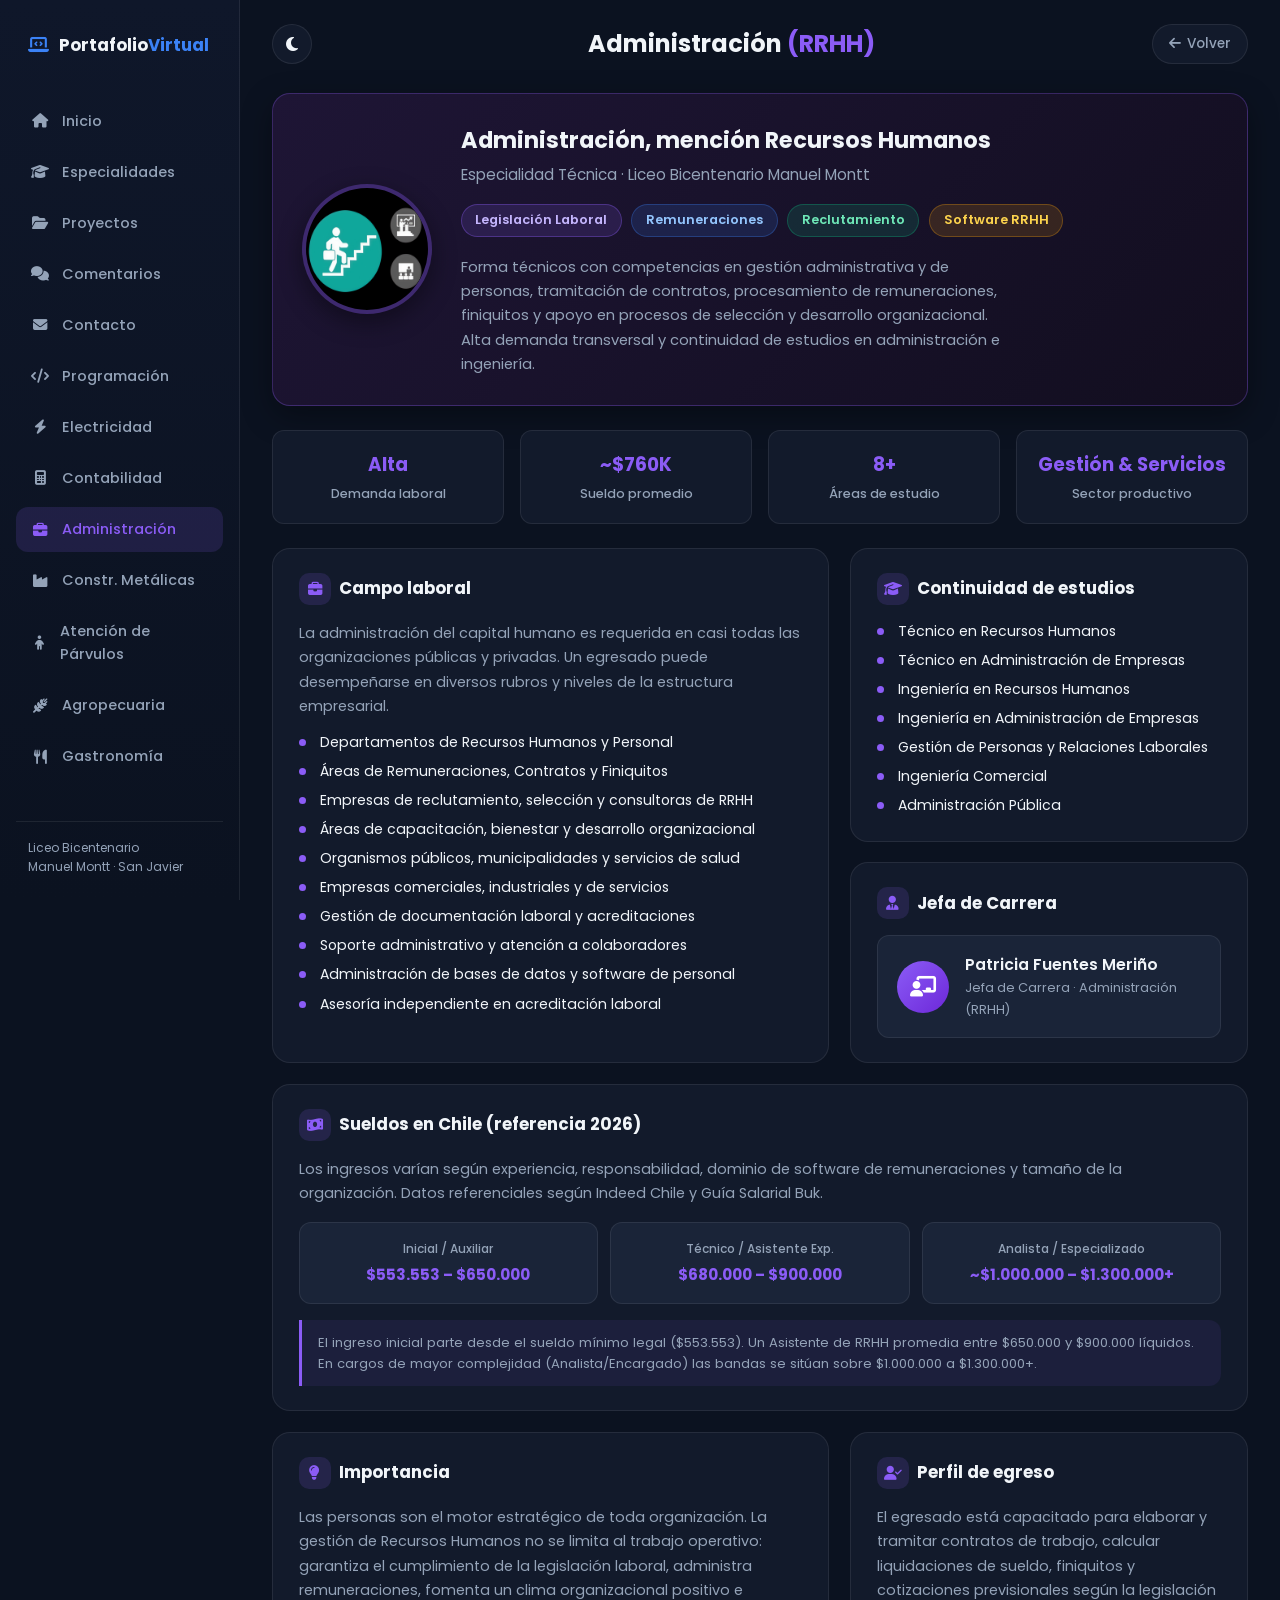
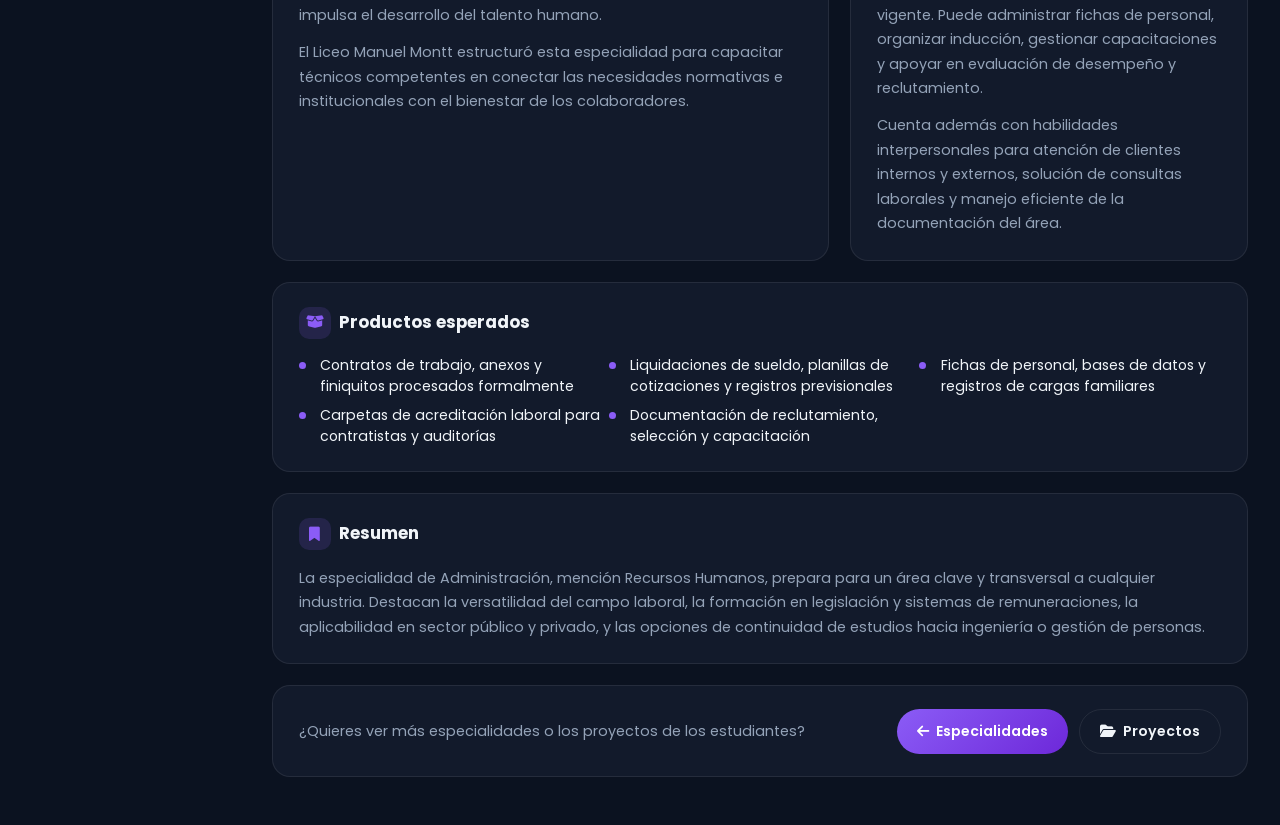
==== commit d137b077: "Modo dia/noche real en especialidades con sol y luna" ====
--- a/administracion.html
+++ b/administracion.html
@@ -1,6 +1,18 @@
 <!DOCTYPE html>
 <html lang="es" data-theme="dark">
 <head>
+
+  <script>
+    (function () {
+      var t = localStorage.getItem("lm_theme");
+      if (t === "light" || t === "dark") {
+        document.documentElement.setAttribute("data-theme", t);
+      } else {
+        document.documentElement.setAttribute("data-theme", "dark");
+      }
+    })();
+  </script>
+
   <meta charset="UTF-8">
   <meta name="viewport" content="width=device-width, initial-scale=1.0">
   <title>Especialidad de Administración (RRHH) | Liceo Manuel Montt</title>
@@ -314,39 +326,96 @@
       .profile-desc { margin: 0 auto; }
       .main { padding: 1.2rem 1rem 4rem; }
     }
-  </style>
-
-  <script>
-    (function () {
-      var KEY = "lm_theme";
-      var html = document.documentElement;
-      var saved = localStorage.getItem(KEY);
-      if (saved === "light" || saved === "dark") {
-        html.setAttribute("data-theme", saved);
-      } else {
-        html.setAttribute("data-theme", "dark");
-      }
-      function updateIcon(btn) {
-        if (!btn) return;
-        var isLight = html.getAttribute("data-theme") === "light";
-        btn.innerHTML = isLight
-          ? '<i class="fa-solid fa-sun" aria-hidden="true"></i>'
-          : '<i class="fa-solid fa-moon" aria-hidden="true"></i>';
-      }
-      document.addEventListener("DOMContentLoaded", function () {
-        var btn = document.getElementById("theme-toggle-spec");
-        updateIcon(btn);
-        if (btn) {
-          btn.addEventListener("click", function () {
-            var next = html.getAttribute("data-theme") === "dark" ? "light" : "dark";
-            html.setAttribute("data-theme", next);
-            localStorage.setItem(KEY, next);
-            updateIcon(btn);
-          });
-        }
-      });
-    })();
-  </script>
+  
+    /* ===== MODO CLARO (sincronizado con index via localStorage lm_theme) ===== */
+    [data-theme="light"] {
+      --bg: #F0F5FF;
+      --surface: #FFFFFF;
+      --surface-2: #F5F8FF;
+      --border: rgba(15, 40, 80, 0.10);
+      --text: #0F172A;
+      --muted: #475569;
+      --shadow: 0 10px 30px rgba(15, 40, 80, 0.08);
+    }
+    [data-theme="light"] body {
+      background: var(--bg) !important;
+      color: var(--text) !important;
+    }
+    [data-theme="light"] .sidebar {
+      background: linear-gradient(180deg, #FFFFFF 0%, #EEF3FF 100%) !important;
+      border-right: 1px solid var(--border) !important;
+    }
+    [data-theme="light"] .sidebar-logo,
+    [data-theme="light"] .nav-list a {
+      color: var(--text);
+    }
+    [data-theme="light"] .nav-list a:hover,
+    [data-theme="light"] .nav-list a.active {
+      background: rgba(59, 130, 246, 0.12);
+      color: #2563eb;
+    }
+    [data-theme="light"] .main {
+      background: var(--bg);
+      color: var(--text);
+    }
+    [data-theme="light"] .card,
+    [data-theme="light"] .profile-card,
+    [data-theme="light"] .stat-box,
+    [data-theme="light"] .salary-item,
+    [data-theme="light"] .level-item,
+    [data-theme="light"] .cta-bar,
+    [data-theme="light"] .jefe-row,
+    [data-theme="light"] .note {
+      background: var(--surface) !important;
+      border-color: var(--border) !important;
+      color: var(--text);
+      box-shadow: var(--shadow);
+    }
+    [data-theme="light"] .card p,
+    [data-theme="light"] .profile-desc,
+    [data-theme="light"] .role,
+    [data-theme="light"] .label,
+    [data-theme="light"] .list-clean li,
+    [data-theme="light"] .muted {
+      color: var(--muted);
+    }
+    [data-theme="light"] h1,
+    [data-theme="light"] h2,
+    [data-theme="light"] h3,
+    [data-theme="light"] .card-title {
+      color: var(--text);
+    }
+    [data-theme="light"] .back-btn {
+      background: var(--surface);
+      border-color: var(--border);
+      color: var(--text);
+    }
+    [data-theme="light"] .theme-toggle-spec {
+      background: var(--surface) !important;
+      border-color: var(--border) !important;
+      color: #d97706 !important; /* sol dorado en modo día */
+    }
+    [data-theme="light"] .sidebar-footer {
+      color: var(--muted);
+      border-top-color: var(--border);
+    }
+    
+    .theme-toggle-spec {
+      width: 40px !important;
+      height: 40px !important;
+      border-radius: 50% !important;
+      padding: 0 !important;
+      overflow: hidden !important;
+      display: inline-grid !important;
+      place-items: center !important;
+    }
+    .theme-toggle-spec i {
+      font-size: 1rem;
+      line-height: 1;
+    }
+</style>
+
+  
 </head>
 <body>
   <div class="app">
@@ -377,7 +446,7 @@
 
     <main class="main">
       <div class="topbar">
-      <button type="button" class="theme-toggle-spec" id="theme-toggle-spec" title="Cambiar tema" aria-label="Cambiar tema claro u oscuro"><i class="fa-solid fa-moon" aria-hidden="true"></i></button>
+      <button type="button" class="theme-toggle-spec" id="theme-toggle-spec" title="Cambiar tema" aria-label="Cambiar tema claro u oscuro" style="width:40px;height:40px;min-width:40px;min-height:40px;border-radius:50%;border:1px solid var(--border);background:var(--surface,#121A2B);color:var(--text,#F1F5F9);display:inline-grid;place-items:center;cursor:pointer;padding:0;overflow:hidden;line-height:1;flex-shrink:0;"><i class="fa-solid fa-moon" aria-hidden="true"></i></button>
 
         <h1>Administración <span>(RRHH)</span></h1>
         <a href="index.html#especialidades" class="back-btn">
@@ -559,5 +628,36 @@
       });
     });
   </script>
+
+  <script>
+    (function () {
+      var KEY = "lm_theme";
+      var html = document.documentElement;
+      function iconFor(theme) {
+        // En modo día = sol; en modo noche = luna
+        return theme === "light"
+          ? '<i class="fa-solid fa-sun" aria-hidden="true"></i>'
+          : '<i class="fa-solid fa-moon" aria-hidden="true"></i>';
+      }
+      function apply(theme) {
+        html.setAttribute("data-theme", theme);
+        localStorage.setItem(KEY, theme);
+        var btn = document.getElementById("theme-toggle-spec");
+        if (btn) btn.innerHTML = iconFor(theme);
+      }
+      document.addEventListener("DOMContentLoaded", function () {
+        var current = html.getAttribute("data-theme") || "dark";
+        apply(current);
+        var btn = document.getElementById("theme-toggle-spec");
+        if (btn) {
+          btn.addEventListener("click", function () {
+            var next = (html.getAttribute("data-theme") === "dark") ? "light" : "dark";
+            apply(next);
+          });
+        }
+      });
+    })();
+  </script>
+
 </body>
 </html>
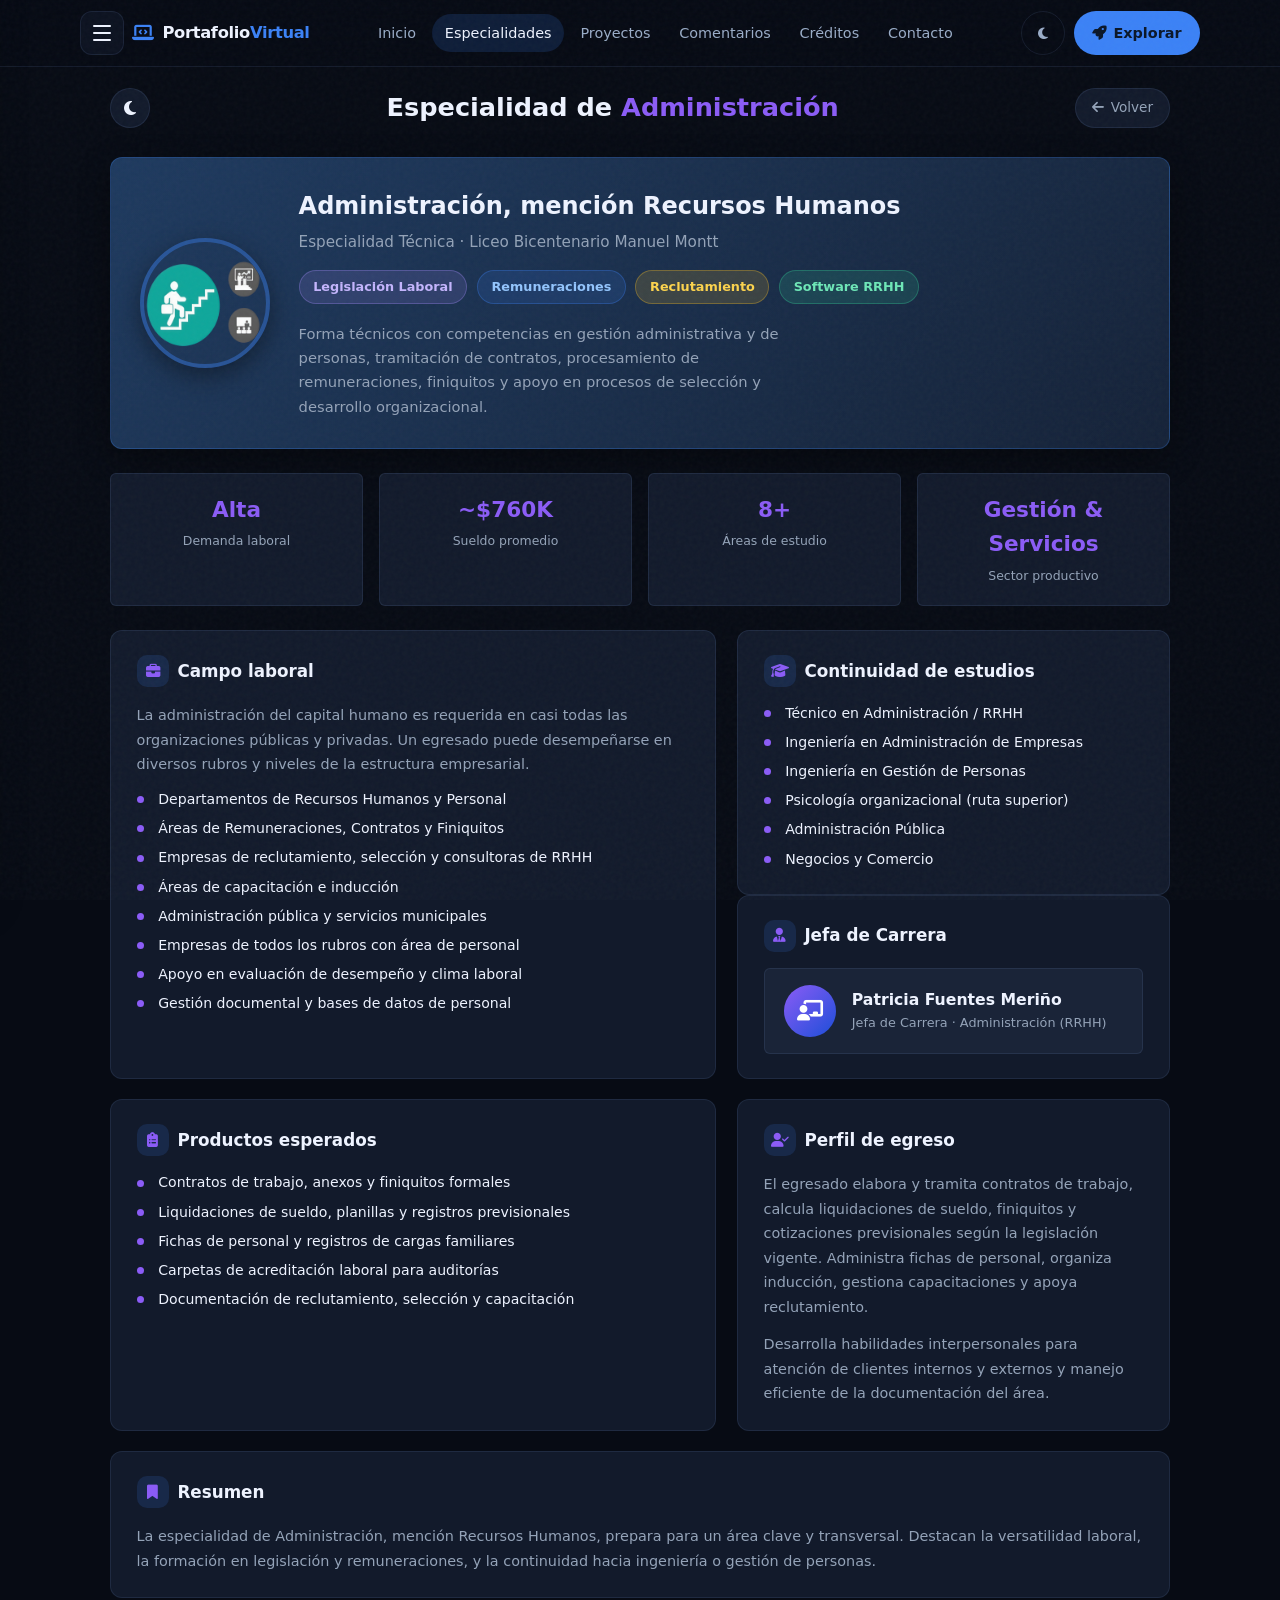
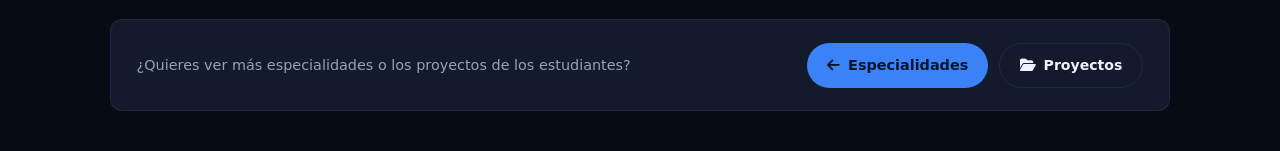
==== commit 9a005eb2: "Especialidades unificadas visualmente con base Programacion" ====
--- a/administracion.html
+++ b/administracion.html
@@ -29,7 +29,10 @@
       --text: #F1F5F9;
       --muted: #94A3B8;
       --primary: #8B5CF6;
-      --primary-soft: rgba(139, 92, 246, 0.15);
+      --primary-soft: rgba(59, 130, 246, 0.15);
+      --accent-yellow: #FBBF24;
+      --accent-purple: #A78BFA;
+      --accent-green: #34D399;
       --radius: 18px;
       --radius-sm: 12px;
       --shadow: 0 10px 30px rgba(0,0,0,0.35);
@@ -71,8 +74,8 @@
       padding: 0.5rem 0.75rem;
       margin-bottom: 2rem;
     }
-    .sidebar-logo i { color: #3B82F6; }
-    .sidebar-logo b { color: #3B82F6; }
+    .sidebar-logo i { color: var(--primary); }
+    .sidebar-logo b { color: var(--primary); }
     .nav-list { list-style: none; flex: 1; }
     .nav-list li { margin-bottom: 0.35rem; }
     .nav-list a {
@@ -111,7 +114,7 @@
       gap: 1rem;
       flex-wrap: wrap;
     }
-    .topbar h1 { font-size: 1.5rem; font-weight: 700; }
+    .topbar h1 { font-size: 1.6rem; font-weight: 700; }
     .topbar h1 span { color: var(--primary); }
     .back-btn {
       display: inline-flex;
@@ -132,8 +135,8 @@
       display: grid;
       grid-template-columns: auto 1fr;
       gap: 1.8rem;
-      background: linear-gradient(135deg, #1E1535 0%, #120E1F 100%);
-      border: 1px solid rgba(139, 92, 246, 0.3);
+      background: linear-gradient(135deg, #1E3A5F 0%, #152238 100%);
+      border: 1px solid rgba(59, 130, 246, 0.25);
       border-radius: var(--radius);
       padding: 1.8rem;
       margin-bottom: 1.5rem;
@@ -145,25 +148,10 @@
       height: 130px;
       border-radius: 50%;
       object-fit: cover;
-      object-position: center center;
-      border: 4px solid rgba(139, 92, 246, 0.45);
+      border: 4px solid rgba(59, 130, 246, 0.4);
       box-shadow: 0 8px 24px rgba(0,0,0,0.4);
-      background: #000;
-    }
-    .profile-logo-fallback {
-      width: 130px;
-      height: 130px;
-      border-radius: 50%;
-      border: 4px solid rgba(139, 92, 246, 0.45);
-      background: linear-gradient(135deg, #8B5CF6, #6D28D9);
-      display: flex;
-      align-items: center;
-      justify-content: center;
-      font-size: 3rem;
-      color: #fff;
-      box-shadow: 0 8px 24px rgba(0,0,0,0.4);
-    }
-    .profile-info h2 { font-size: 1.4rem; font-weight: 700; margin-bottom: 0.3rem; }
+    }
+    .profile-info h2 { font-size: 1.5rem; font-weight: 700; margin-bottom: 0.3rem; }
     .profile-info .role { color: var(--muted); font-size: 0.95rem; margin-bottom: 1rem; }
     .profile-badges { display: flex; flex-wrap: wrap; gap: 0.6rem; margin-bottom: 1.1rem; }
     .badge {
@@ -174,11 +162,11 @@
       font-size: 0.8rem;
       font-weight: 600;
     }
-    .badge.purple { background: var(--primary-soft); color: #C4B5FD; border-color: rgba(139,92,246,0.35); }
-    .badge.blue { background: rgba(59,130,246,0.15); color: #93C5FD; border-color: rgba(59,130,246,0.3); }
-    .badge.green { background: rgba(16,185,129,0.15); color: #6EE7B7; border-color: rgba(16,185,129,0.3); }
-    .badge.amber { background: rgba(245,158,11,0.15); color: #FCD34D; border-color: rgba(245,158,11,0.3); }
-    .profile-desc { color: var(--muted); font-size: 0.92rem; max-width: 540px; line-height: 1.65; }
+    .badge.blue { background: var(--primary-soft); color: #93C5FD; border-color: rgba(59,130,246,0.3); }
+    .badge.yellow { background: rgba(251,191,36,0.15); color: #FCD34D; border-color: rgba(251,191,36,0.3); }
+    .badge.green { background: rgba(52,211,153,0.15); color: #6EE7B7; border-color: rgba(52,211,153,0.3); }
+    .badge.purple { background: rgba(167,139,250,0.15); color: #C4B5FD; border-color: rgba(167,139,250,0.3); }
+    .profile-desc { color: var(--muted); font-size: 0.92rem; max-width: 520px; line-height: 1.65; }
 
     .stats-row {
       display: grid;
@@ -194,8 +182,8 @@
       text-align: center;
       transition: transform 0.2s, border-color 0.2s;
     }
-    .stat-box:hover { transform: translateY(-3px); border-color: rgba(139,92,246,0.4); }
-    .stat-box .value { font-size: 1.15rem; font-weight: 700; color: var(--primary); margin-bottom: 0.25rem; }
+    .stat-box:hover { transform: translateY(-3px); border-color: rgba(59,130,246,0.35); }
+    .stat-box .value { font-size: 1.35rem; font-weight: 700; color: var(--primary); margin-bottom: 0.25rem; }
     .stat-box .label { font-size: 0.78rem; color: var(--muted); font-weight: 500; }
 
     .sections-grid {
@@ -211,7 +199,7 @@
       padding: 1.5rem 1.6rem;
       transition: border-color 0.25s, box-shadow 0.25s;
     }
-    .card:hover { border-color: rgba(139,92,246,0.35); box-shadow: 0 8px 24px rgba(0,0,0,0.25); }
+    .card:hover { border-color: rgba(59,130,246,0.3); box-shadow: 0 8px 24px rgba(0,0,0,0.25); }
     .card-title {
       display: flex;
       align-items: center;
@@ -252,10 +240,10 @@
       text-align: center;
     }
     .salary-item .lvl { font-size: 0.75rem; color: var(--muted); margin-bottom: 0.3rem; font-weight: 500; }
-    .salary-item .amt { font-size: 0.95rem; font-weight: 700; color: var(--primary); }
+    .salary-item .amt { font-size: 1.05rem; font-weight: 700; color: var(--accent-green); }
     .note {
       font-size: 0.82rem; color: var(--muted);
-      background: rgba(139,92,246,0.08);
+      background: rgba(59,130,246,0.08);
       border-left: 3px solid var(--primary);
       padding: 0.75rem 1rem;
       border-radius: 0 var(--radius-sm) var(--radius-sm) 0;
@@ -271,7 +259,7 @@
     }
     .jefe-avatar {
       width: 52px; height: 52px; border-radius: 50%;
-      background: linear-gradient(135deg, var(--primary), #6D28D9);
+      background: linear-gradient(135deg, var(--primary), #1D4ED8);
       display: flex; align-items: center; justify-content: center;
       font-size: 1.3rem; color: #fff; flex-shrink: 0;
     }
@@ -293,9 +281,9 @@
       border: none; cursor: pointer;
     }
     .btn-primary {
-      background: linear-gradient(135deg, #8B5CF6, #6D28D9); color: #fff;
-    }
-    .btn-primary:hover { transform: translateY(-2px); box-shadow: 0 6px 18px rgba(139,92,246,0.4); }
+      background: linear-gradient(135deg, #3B82F6, #1D4ED8); color: #fff;
+    }
+    .btn-primary:hover { transform: translateY(-2px); box-shadow: 0 6px 18px rgba(59,130,246,0.4); }
     .btn-outline {
       background: transparent; border: 1px solid var(--border); color: var(--text);
     }
@@ -306,7 +294,7 @@
       width: 50px; height: 50px; border-radius: 50%;
       background: var(--primary); color: #fff; border: none;
       font-size: 1.2rem; z-index: 100;
-      box-shadow: 0 6px 20px rgba(139,92,246,0.45); cursor: pointer;
+      box-shadow: 0 6px 20px rgba(59,130,246,0.45); cursor: pointer;
     }
 
     @media (max-width: 900px) {
@@ -319,11 +307,11 @@
       .mobile-toggle { display: flex; align-items: center; justify-content: center; }
       .stats-row { grid-template-columns: repeat(2, 1fr); }
       .sections-grid { grid-template-columns: 1fr; }
-      .salary-grid { grid-template-columns: 1fr; }
       .profile-card { grid-template-columns: 1fr; text-align: center; }
-      .profile-logo, .profile-logo-fallback { margin: 0 auto; }
+      .profile-logo { margin: 0 auto; }
       .profile-badges { justify-content: center; }
       .profile-desc { margin: 0 auto; }
+      .salary-grid { grid-template-columns: 1fr; }
       .main { padding: 1.2rem 1rem 4rem; }
     }
   
@@ -413,64 +401,196 @@
       font-size: 1rem;
       line-height: 1;
     }
+
+    /* Barra superior tipo index sobre páginas de especialidad */
+    .navbar-container {
+      position: sticky;
+      top: 0;
+      z-index: 100;
+      background: color-mix(in srgb, var(--bg) 92%, transparent);
+      backdrop-filter: blur(14px);
+      border-bottom: 1px solid var(--border);
+    }
+    .app { grid-template-rows: auto 1fr; }
+    /* Cuando hay navbar arriba, el sidebar empieza debajo */
+    body > .navbar-container + .drawer-overlay + .side-drawer + .app,
+    body > .navbar-container + .app {
+      min-height: calc(100vh - 64px);
+    }
+/* SIDEBAR SCROLL FIX */
+
+    .sidebar {
+      display: flex;
+      flex-direction: column;
+      position: sticky;
+      top: 0;
+      height: 100vh;
+      height: 100dvh;
+      overflow: hidden;
+      padding: 1rem 0.75rem;
+    }
+    .sidebar-logo {
+      flex-shrink: 0;
+      margin-bottom: 0.5rem;
+    }
+    .nav-list {
+      list-style: none;
+      flex: 1 1 auto;
+      min-height: 0;
+      overflow-y: auto;
+      overflow-x: hidden;
+      -webkit-overflow-scrolling: touch;
+      overscroll-behavior: contain;
+      padding-bottom: 0.5rem;
+      margin: 0;
+    }
+    .nav-list li {
+      margin-bottom: 0.2rem;
+    }
+    .sidebar-footer {
+      flex-shrink: 0;
+      padding-top: 0.75rem;
+      margin-top: 0.25rem;
+      border-top: 1px solid var(--border);
+      font-size: 0.72rem;
+      line-height: 1.35;
+      color: var(--muted);
+    }
+
+
+    /* Sin sidebar fijo: contenido a ancho completo */
+    .app {
+      display: block !important;
+      grid-template-columns: none !important;
+      min-height: auto !important;
+    }
+    .main {
+      width: 100% !important;
+      max-width: 1100px;
+      margin: 0 auto;
+      padding: 1.25rem 1.25rem 2.5rem;
+    }
+    .sidebar { display: none !important; }
+
+
+    /* THEME TOGGLE CLICK FIX */
+    .theme-toggle,
+    .theme-toggle-spec,
+    #theme-toggle,
+    #theme-toggle-spec {
+      position: relative;
+      z-index: 50;
+      pointer-events: auto !important;
+      cursor: pointer !important;
+    }
+    .site-header {
+      z-index: 100;
+    }
+    .nav-right .theme-toggle {
+      width: 44px;
+      height: 44px;
+    }
+
+    .badge.red { background: rgba(239,68,68,0.15); color: #F87171; }
+    [data-theme="light"] .badge.red { background: rgba(239,68,68,0.12); color: #DC2626; }
 </style>
 
   
+  <link rel="stylesheet" href="style.css?v=nav3">
 </head>
 <body>
-  <div class="app">
-    <aside class="sidebar" id="sidebar">
-      <div class="sidebar-logo">
-        <i class="fa-solid fa-laptop-code"></i>
-        <span>Portafolio<b>Virtual</b></span>
+<!-- NAVBAR -->
+  <header class="site-header" id="navbar" role="banner">
+    <nav class="nav-bar" aria-label="Navegación principal">
+      <div class="nav-left">
+        <button type="button" class="menu-toggle" id="menu-toggle" aria-label="Abrir menú" aria-expanded="false" aria-controls="menu-panel">
+          <span class="menu-toggle-bar"></span>
+          <span class="menu-toggle-bar"></span>
+          <span class="menu-toggle-bar"></span>
+        </button>
+        <a href="index.html" class="brand" aria-label="Portafolio Virtual - Inicio">
+          <i class="fa-solid fa-laptop-code" aria-hidden="true"></i>
+          <span class="brand-text">Portafolio<b>Virtual</b></span>
+        </a>
       </div>
-      <ul class="nav-list">
-        <li><a href="index.html"><i class="fa-solid fa-house"></i> Inicio</a></li>
-        <li><a href="index.html#especialidades"><i class="fa-solid fa-graduation-cap"></i> Especialidades</a></li>
-        <li><a href="index.html#proyectos"><i class="fa-solid fa-folder-open"></i> Proyectos</a></li>
-        <li><a href="index.html#comentarios"><i class="fa-solid fa-comments"></i> Comentarios</a></li>
-        <li><a href="index.html#contacto"><i class="fa-solid fa-envelope"></i> Contacto</a></li>
-        <li><a href="programacion.html"><i class="fa-solid fa-code"></i> Programación</a></li>
-        <li><a href="electricidad.html"><i class="fa-solid fa-bolt"></i> Electricidad</a></li>
-        <li><a href="contabilidad.html"><i class="fa-solid fa-calculator"></i> Contabilidad</a></li>
-        <li><a href="#" class="active"><i class="fa-solid fa-briefcase"></i> Administración</a></li>
-        <li><a href="construcciones-metalicas.html"><i class="fa-solid fa-industry"></i> Constr. Metálicas</a></li>
-        <li><a href="atencion-parvulos.html"><i class="fa-solid fa-child"></i> Atención de Párvulos</a></li>
-        <li><a href="agropecuaria.html"><i class="fa-solid fa-wheat-awn"></i> Agropecuaria</a></li>
-        <li><a href="gastronomia.html"><i class="fa-solid fa-utensils"></i> Gastronomía</a></li>
+      <ul class="nav-links" id="nav-links">
+        <li><a href="index.html#inicio" class="nav-link">Inicio</a></li>
+        <li><a href="index.html#especialidades" class="nav-link active">Especialidades</a></li>
+        <li><a href="index.html#proyectos" class="nav-link">Proyectos</a></li>
+        <li><a href="index.html#comentarios" class="nav-link">Comentarios</a></li>
+        <li><a href="index.html#creditos" class="nav-link">Créditos</a></li>
+        <li><a href="index.html#contacto" class="nav-link">Contacto</a></li>
       </ul>
-      <div class="sidebar-footer">
-        Liceo Bicentenario<br>Manuel Montt · San Javier
+      <div class="nav-right">
+        <button type="button" class="theme-toggle" id="theme-toggle" type="button" title="Cambiar tema" aria-label="Cambiar tema claro u oscuro">
+          <i class="fa-solid fa-moon" aria-hidden="true"></i>
+        </button>
+        <a href="index.html#proyectos" class="btn-primary btn-explore">
+          <i class="fa-solid fa-rocket" aria-hidden="true"></i>
+          <span class="btn-explore-label">Explorar</span>
+        </a>
       </div>
-    </aside>
-
-    <main class="main">
+    </nav>
+  </header>
+
+  <div class="menu-backdrop" id="menu-backdrop" hidden></div>
+  <aside class="menu-panel" id="menu-panel" aria-hidden="true" aria-label="Menú del sitio">
+    <div class="menu-panel-top">
+      <a href="index.html" class="brand menu-brand">
+        <i class="fa-solid fa-laptop-code" aria-hidden="true"></i>
+        <span class="brand-text">Portafolio<b>Virtual</b></span>
+      </a>
+      <button type="button" class="menu-close" id="menu-close" aria-label="Cerrar menú">
+        <i class="fa-solid fa-xmark" aria-hidden="true"></i>
+      </button>
+    </div>
+    <nav class="menu-panel-nav">
+      <p class="menu-section">Navegación</p>
+      <a href="index.html#inicio" class="menu-item"><i class="fa-solid fa-house"></i><span>Inicio</span></a>
+      <a href="index.html#especialidades" class="menu-item"><i class="fa-solid fa-graduation-cap"></i><span>Especialidades</span></a>
+      <a href="index.html#proyectos" class="menu-item"><i class="fa-solid fa-folder-open"></i><span>Proyectos</span></a>
+      <a href="index.html#comentarios" class="menu-item"><i class="fa-solid fa-comments"></i><span>Comentarios</span></a>
+      <a href="index.html#creditos" class="menu-item"><i class="fa-solid fa-award"></i><span>Créditos</span></a>
+      <a href="index.html#contacto" class="menu-item"><i class="fa-solid fa-envelope"></i><span>Contacto</span></a>
+      <p class="menu-section">Especialidades</p>
+      <a href="programacion.html" class="menu-item"><i class="fa-solid fa-code"></i><span>Programación</span></a>
+      <a href="electricidad.html" class="menu-item"><i class="fa-solid fa-bolt"></i><span>Electricidad</span></a>
+      <a href="contabilidad.html" class="menu-item"><i class="fa-solid fa-calculator"></i><span>Contabilidad</span></a>
+      <a href="administracion.html" class="menu-item active"><i class="fa-solid fa-briefcase"></i><span>Administración</span></a>
+      <a href="construcciones-metalicas.html" class="menu-item"><i class="fa-solid fa-industry"></i><span>Constr. Metálicas</span></a>
+      <a href="atencion-parvulos.html" class="menu-item"><i class="fa-solid fa-child"></i><span>Atención de Párvulos</span></a>
+      <a href="agropecuaria.html" class="menu-item"><i class="fa-solid fa-wheat-awn"></i><span>Agropecuaria</span></a>
+      <a href="gastronomia.html" class="menu-item"><i class="fa-solid fa-utensils"></i><span>Gastronomía</span></a>
+    </nav>
+    <div class="menu-panel-foot">
+      Liceo Bicentenario Manuel Montt<br>San Javier · Maule
+    </div>
+  </aside>
+
+<div class="app">
+        <main class="main">
       <div class="topbar">
       <button type="button" class="theme-toggle-spec" id="theme-toggle-spec" title="Cambiar tema" aria-label="Cambiar tema claro u oscuro" style="width:40px;height:40px;min-width:40px;min-height:40px;border-radius:50%;border:1px solid var(--border);background:var(--surface,#121A2B);color:var(--text,#F1F5F9);display:inline-grid;place-items:center;cursor:pointer;padding:0;overflow:hidden;line-height:1;flex-shrink:0;"><i class="fa-solid fa-moon" aria-hidden="true"></i></button>
 
-        <h1>Administración <span>(RRHH)</span></h1>
+        <h1>Especialidad de <span>Administración</span></h1>
         <a href="index.html#especialidades" class="back-btn">
           <i class="fa-solid fa-arrow-left"></i> Volver
         </a>
       </div>
 
       <section class="profile-card">
-        <img src="administracion-logo.png" alt="Logo Administración RRHH LBMM" class="profile-logo"
-             onerror="this.style.display='none'; this.nextElementSibling.style.display='flex';">
-        <div class="profile-logo-fallback" style="display:none;">
-          <i class="fa-solid fa-briefcase"></i>
-        </div>
+        <img src="administracion-logo.png" alt="Logo Administración LBMM" class="profile-logo">
         <div class="profile-info">
           <h2>Administración, mención Recursos Humanos</h2>
           <p class="role">Especialidad Técnica · Liceo Bicentenario Manuel Montt</p>
           <div class="profile-badges">
             <span class="badge purple">Legislación Laboral</span>
             <span class="badge blue">Remuneraciones</span>
-            <span class="badge green">Reclutamiento</span>
-            <span class="badge amber">Software RRHH</span>
+            <span class="badge yellow">Reclutamiento</span>
+            <span class="badge green">Software RRHH</span>
           </div>
           <p class="profile-desc">
-            Forma técnicos con competencias en gestión administrativa y de personas, tramitación de contratos, procesamiento de remuneraciones, finiquitos y apoyo en procesos de selección y desarrollo organizacional. Alta demanda transversal y continuidad de estudios en administración e ingeniería.
+            Forma técnicos con competencias en gestión administrativa y de personas, tramitación de contratos, procesamiento de remuneraciones, finiquitos y apoyo en procesos de selección y desarrollo organizacional.
           </p>
         </div>
       </section>
@@ -489,7 +609,7 @@
           <div class="label">Áreas de estudio</div>
         </div>
         <div class="stat-box">
-          <div class="value">Gestión &amp; Servicios</div>
+          <div class="value">Gestión & Servicios</div>
           <div class="label">Sector productivo</div>
         </div>
       </div>
@@ -502,29 +622,27 @@
             <li>Departamentos de Recursos Humanos y Personal</li>
             <li>Áreas de Remuneraciones, Contratos y Finiquitos</li>
             <li>Empresas de reclutamiento, selección y consultoras de RRHH</li>
-            <li>Áreas de capacitación, bienestar y desarrollo organizacional</li>
-            <li>Organismos públicos, municipalidades y servicios de salud</li>
-            <li>Empresas comerciales, industriales y de servicios</li>
-            <li>Gestión de documentación laboral y acreditaciones</li>
-            <li>Soporte administrativo y atención a colaboradores</li>
-            <li>Administración de bases de datos y software de personal</li>
-            <li>Asesoría independiente en acreditación laboral</li>
+            <li>Áreas de capacitación e inducción</li>
+            <li>Administración pública y servicios municipales</li>
+            <li>Empresas de todos los rubros con área de personal</li>
+            <li>Apoyo en evaluación de desempeño y clima laboral</li>
+            <li>Gestión documental y bases de datos de personal</li>
           </ul>
         </article>
 
-        <div style="display: flex; flex-direction: column; gap: 1.3rem;">
-          <article class="card" style="flex: 1;">
+        <div class="stack">
+          <article class="card">
             <h3 class="card-title"><i class="fa-solid fa-graduation-cap"></i> Continuidad de estudios</h3>
             <ul class="list-clean">
-              <li>Técnico en Recursos Humanos</li>
-              <li>Técnico en Administración de Empresas</li>
-              <li>Ingeniería en Recursos Humanos</li>
-              <li>Ingeniería en Administración de Empresas</li>
-              <li>Gestión de Personas y Relaciones Laborales</li>
-              <li>Ingeniería Comercial</li>
-              <li>Administración Pública</li>
+            <li>Técnico en Administración / RRHH</li>
+            <li>Ingeniería en Administración de Empresas</li>
+            <li>Ingeniería en Gestión de Personas</li>
+            <li>Psicología organizacional (ruta superior)</li>
+            <li>Administración Pública</li>
+            <li>Negocios y Comercio</li>
             </ul>
           </article>
+
           <article class="card">
             <h3 class="card-title"><i class="fa-solid fa-user-tie"></i> Jefa de Carrera</h3>
             <div class="jefe-row">
@@ -538,56 +656,29 @@
         </div>
       </div>
 
-      <article class="card" style="margin-bottom: 1.3rem;">
-        <h3 class="card-title"><i class="fa-solid fa-money-bill-wave"></i> Sueldos en Chile (referencia 2026)</h3>
-        <p>Los ingresos varían según experiencia, responsabilidad, dominio de software de remuneraciones y tamaño de la organización. Datos referenciales según Indeed Chile y Guía Salarial Buk.</p>
-        <div class="salary-grid">
-          <div class="salary-item">
-            <div class="lvl">Inicial / Auxiliar</div>
-            <div class="amt">$553.553 – $650.000</div>
-          </div>
-          <div class="salary-item">
-            <div class="lvl">Técnico / Asistente Exp.</div>
-            <div class="amt">$680.000 – $900.000</div>
-          </div>
-          <div class="salary-item">
-            <div class="lvl">Analista / Especializado</div>
-            <div class="amt">~$1.000.000 – $1.300.000+</div>
-          </div>
-        </div>
-        <div class="note">
-          El ingreso inicial parte desde el sueldo mínimo legal ($553.553). Un Asistente de RRHH promedia entre $650.000 y $900.000 líquidos. En cargos de mayor complejidad (Analista/Encargado) las bandas se sitúan sobre $1.000.000 a $1.300.000+.
-        </div>
-      </article>
-
       <div class="sections-grid">
         <article class="card">
-          <h3 class="card-title"><i class="fa-solid fa-lightbulb"></i> Importancia</h3>
-          <p>Las personas son el motor estratégico de toda organización. La gestión de Recursos Humanos no se limita al trabajo operativo: garantiza el cumplimiento de la legislación laboral, administra remuneraciones, fomenta un clima organizacional positivo e impulsa el desarrollo del talento humano.</p>
-          <p>El Liceo Manuel Montt estructuró esta especialidad para capacitar técnicos competentes en conectar las necesidades normativas e institucionales con el bienestar de los colaboradores.</p>
+          <h3 class="card-title"><i class="fa-solid fa-clipboard-list"></i> Productos esperados</h3>
+          <ul class="list-clean">
+            <li>Contratos de trabajo, anexos y finiquitos formales</li>
+            <li>Liquidaciones de sueldo, planillas y registros previsionales</li>
+            <li>Fichas de personal y registros de cargas familiares</li>
+            <li>Carpetas de acreditación laboral para auditorías</li>
+            <li>Documentación de reclutamiento, selección y capacitación</li>
+          </ul>
         </article>
+
         <article class="card">
           <h3 class="card-title"><i class="fa-solid fa-user-check"></i> Perfil de egreso</h3>
-          <p>El egresado está capacitado para elaborar y tramitar contratos de trabajo, calcular liquidaciones de sueldo, finiquitos y cotizaciones previsionales según la legislación vigente. Puede administrar fichas de personal, organizar inducción, gestionar capacitaciones y apoyar en evaluación de desempeño y reclutamiento.</p>
-          <p>Cuenta además con habilidades interpersonales para atención de clientes internos y externos, solución de consultas laborales y manejo eficiente de la documentación del área.</p>
+          <p>El egresado elabora y tramita contratos de trabajo, calcula liquidaciones de sueldo, finiquitos y cotizaciones previsionales según la legislación vigente. Administra fichas de personal, organiza inducción, gestiona capacitaciones y apoya reclutamiento.</p>
+          <p>Desarrolla habilidades interpersonales para atención de clientes internos y externos y manejo eficiente de la documentación del área.</p>
         </article>
       </div>
-
-      <article class="card" style="margin-bottom: 1.3rem;">
-        <h3 class="card-title"><i class="fa-solid fa-box-open"></i> Productos esperados</h3>
-        <ul class="list-clean" style="grid-template-columns: repeat(auto-fit, minmax(260px, 1fr)); display: grid;">
-          <li>Contratos de trabajo, anexos y finiquitos procesados formalmente</li>
-          <li>Liquidaciones de sueldo, planillas de cotizaciones y registros previsionales</li>
-          <li>Fichas de personal, bases de datos y registros de cargas familiares</li>
-          <li>Carpetas de acreditación laboral para contratistas y auditorías</li>
-          <li>Documentación de reclutamiento, selección y capacitación</li>
-        </ul>
-      </article>
 
       <article class="card" style="margin-bottom: 1.3rem;">
         <h3 class="card-title"><i class="fa-solid fa-bookmark"></i> Resumen</h3>
         <p>
-          La especialidad de Administración, mención Recursos Humanos, prepara para un área clave y transversal a cualquier industria. Destacan la versatilidad del campo laboral, la formación en legislación y sistemas de remuneraciones, la aplicabilidad en sector público y privado, y las opciones de continuidad de estudios hacia ingeniería o gestión de personas.
+          La especialidad de Administración, mención Recursos Humanos, prepara para un área clave y transversal. Destacan la versatilidad laboral, la formación en legislación y remuneraciones, y la continuidad hacia ingeniería o gestión de personas.
         </p>
       </article>
 
@@ -609,55 +700,6 @@
     <i class="fa-solid fa-bars"></i>
   </button>
 
-  <script>
-    const sidebar = document.getElementById('sidebar');
-    const toggle = document.getElementById('menuToggle');
-    toggle.addEventListener('click', () => {
-      sidebar.classList.toggle('open');
-      const icon = toggle.querySelector('i');
-      icon.className = sidebar.classList.contains('open')
-        ? 'fa-solid fa-xmark'
-        : 'fa-solid fa-bars';
-    });
-    document.querySelectorAll('.nav-list a').forEach(a => {
-      a.addEventListener('click', () => {
-        if (window.innerWidth <= 900) {
-          sidebar.classList.remove('open');
-          toggle.querySelector('i').className = 'fa-solid fa-bars';
-        }
-      });
-    });
-  </script>
-
-  <script>
-    (function () {
-      var KEY = "lm_theme";
-      var html = document.documentElement;
-      function iconFor(theme) {
-        // En modo día = sol; en modo noche = luna
-        return theme === "light"
-          ? '<i class="fa-solid fa-sun" aria-hidden="true"></i>'
-          : '<i class="fa-solid fa-moon" aria-hidden="true"></i>';
-      }
-      function apply(theme) {
-        html.setAttribute("data-theme", theme);
-        localStorage.setItem(KEY, theme);
-        var btn = document.getElementById("theme-toggle-spec");
-        if (btn) btn.innerHTML = iconFor(theme);
-      }
-      document.addEventListener("DOMContentLoaded", function () {
-        var current = html.getAttribute("data-theme") || "dark";
-        apply(current);
-        var btn = document.getElementById("theme-toggle-spec");
-        if (btn) {
-          btn.addEventListener("click", function () {
-            var next = (html.getAttribute("data-theme") === "dark") ? "light" : "dark";
-            apply(next);
-          });
-        }
-      });
-    })();
-  </script>
-
+  <script src="script.js?v=theme2"></script>
 </body>
 </html>
--- a/style.css
+++ b/style.css
@@ -0,0 +1,2204 @@
+/* ============================================
+   Portafolio Virtual — Liceo Manuel Montt
+   Estilo menos "IA", más humano y con carácter
+   ============================================ */
+
+:root {
+  /* Paleta azul institucional (como las capturas) */
+  --bg: #070b14;
+  --bg-elevated: #0c1220;
+  --bg-card: #111827;
+  --bg-card-hover: #1a2336;
+  --border: rgba(148, 183, 255, 0.10);
+  --border-strong: rgba(148, 183, 255, 0.18);
+
+  --text: #eef3ff;
+  --text-muted: #9aadc8;
+  --text-faint: #6b7f9c;
+
+  --accent: #3b82f6;          /* azul brillante */
+  --accent-soft: rgba(59, 130, 246, 0.16);
+  --accent-hover: #60a5fa;
+
+  --secondary: #38bdf8;       /* cyan suave */
+  --secondary-soft: rgba(56, 189, 248, 0.12);
+
+  --radius-sm: 6px;
+  --radius: 12px;
+  --radius-lg: 18px;
+
+  --font-display: "Syne", system-ui, sans-serif;
+  --font-body: "Outfit", system-ui, sans-serif;
+
+  --shadow-soft: 0 12px 40px rgba(0, 0, 0, 0.35);
+  --max-width: 1120px;
+}
+
+/* Light theme */
+[data-theme="light"] {
+  --bg: #f0f5ff;
+  --bg-elevated: #ffffff;
+  --bg-card: #ffffff;
+  --bg-card-hover: #f5f8ff;
+  --border: rgba(15, 40, 80, 0.10);
+  --border-strong: rgba(15, 40, 80, 0.16);
+  --text: #0f172a;
+  --text-muted: #475569;
+  --text-faint: #94a3b8;
+  --accent: #2563eb;
+  --accent-soft: rgba(37, 99, 235, 0.12);
+  --accent-hover: #1d4ed8;
+  --secondary: #0284c7;
+  --secondary-soft: rgba(2, 132, 199, 0.10);
+  --shadow-soft: 0 12px 40px rgba(15, 40, 80, 0.08);
+}
+
+*,
+*::before,
+*::after {
+  box-sizing: border-box;
+  margin: 0;
+  padding: 0;
+}
+
+html {
+  scroll-behavior: smooth;
+}
+
+body {
+  font-family: var(--font-body);
+  background: var(--bg);
+  color: var(--text);
+  line-height: 1.6;
+  font-weight: 400;
+  -webkit-font-smoothing: antialiased;
+  overflow-x: hidden;
+}
+
+/* Grain overlay sutil para quitar el look "plano digital" */
+body::before {
+  content: "";
+  position: fixed;
+  inset: 0;
+  pointer-events: none;
+  z-index: 9999;
+  opacity: 0.035;
+  background-image: url("data:image/svg+xml,%3Csvg viewBox='0 0 256 256' xmlns='http://www.w3.org/2000/svg'%3E%3Cfilter id='n'%3E%3CfeTurbulence type='fractalNoise' baseFrequency='0.85' numOctaves='4' stitchTiles='stitch'/%3E%3C/filter%3E%3Crect width='100%25' height='100%25' filter='url(%23n)'/%3E%3C/svg%3E");
+}
+
+img {
+  max-width: 100%;
+  display: block;
+}
+
+a {
+  color: inherit;
+  text-decoration: none;
+}
+
+ul {
+  list-style: none;
+}
+
+button {
+  font-family: inherit;
+  cursor: pointer;
+  border: none;
+  background: none;
+}
+
+.section-container {
+  width: min(100% - 2.5rem, var(--max-width));
+  margin-inline: auto;
+}
+
+.visually-hidden {
+  position: absolute;
+  width: 1px;
+  height: 1px;
+  overflow: hidden;
+  clip: rect(0, 0, 0, 0);
+}
+
+.skip-link {
+  position: absolute;
+  top: -100%;
+  left: 1rem;
+  background: var(--accent);
+  color: #0a1628;
+  padding: 0.6rem 1rem;
+  z-index: 10000;
+  border-radius: var(--radius-sm);
+  font-weight: 600;
+}
+.skip-link:focus {
+  top: 1rem;
+}
+
+/* ========== NAVBAR ========== */
+.navbar-container {
+  position: sticky;
+  top: 0;
+  z-index: 100;
+  background: color-mix(in srgb, var(--bg) 88%, transparent);
+  backdrop-filter: blur(14px);
+  border-bottom: 1px solid var(--border);
+}
+
+.navbar {
+  display: flex;
+  align-items: center;
+  justify-content: space-between;
+  gap: 1.5rem;
+  width: min(100% - 2.5rem, var(--max-width));
+  margin-inline: auto;
+  padding: 0.9rem 0;
+}
+
+.logo {
+  display: flex;
+  align-items: center;
+  gap: 0.7rem;
+  font-family: var(--font-display);
+  font-weight: 700;
+  font-size: 1.05rem;
+  letter-spacing: -0.02em;
+}
+
+.logo-mark {
+  display: grid;
+  place-items: center;
+  width: 36px;
+  height: 36px;
+  background: var(--accent);
+  color: #0a1628;
+  font-size: 0.78rem;
+  font-weight: 800;
+  border-radius: 8px;
+  letter-spacing: -0.04em;
+}
+
+.logo-text span {
+  color: var(--text-muted);
+  font-weight: 500;
+}
+
+.nav-menu {
+  display: flex;
+  align-items: center;
+  gap: 0.15rem;
+}
+
+.nav-link {
+  padding: 0.45rem 0.85rem;
+  font-size: 0.9rem;
+  color: var(--text-muted);
+  border-radius: 999px;
+  transition: color 0.2s, background 0.2s;
+}
+
+.nav-link:hover,
+.nav-link.active {
+  color: var(--text);
+  background: var(--accent-soft);
+}
+
+.nav-actions {
+  display: flex;
+  align-items: center;
+  gap: 0.6rem;
+}
+
+.theme-toggle {
+  width: 40px;
+  height: 40px;
+  display: grid;
+  place-items: center;
+  border-radius: 50%;
+  color: var(--text-muted);
+  border: 1px solid var(--border);
+  transition: color 0.2s, border-color 0.2s, background 0.2s;
+}
+
+.theme-toggle:hover {
+  color: var(--text);
+  border-color: var(--border-strong);
+  background: var(--bg-elevated);
+}
+
+.btn-primary {
+  display: inline-flex;
+  align-items: center;
+  gap: 0.5rem;
+  padding: 0.7rem 1.25rem;
+  background: var(--accent);
+  color: #0a1628;
+  font-weight: 600;
+  font-size: 0.9rem;
+  border-radius: 999px;
+  transition: background 0.2s, transform 0.15s;
+}
+
+.btn-primary:hover {
+  background: var(--accent-hover);
+  transform: translateY(-1px);
+}
+
+.btn-nav {
+  padding: 0.55rem 1.1rem;
+  font-size: 0.85rem;
+}
+
+.btn-secondary {
+  display: inline-flex;
+  align-items: center;
+  gap: 0.5rem;
+  padding: 0.7rem 1.25rem;
+  color: var(--text);
+  font-weight: 500;
+  font-size: 0.9rem;
+  border-radius: 999px;
+  border: 1px solid var(--border-strong);
+  transition: border-color 0.2s, background 0.2s;
+}
+
+.btn-secondary:hover {
+  border-color: var(--text-muted);
+  background: var(--bg-elevated);
+}
+
+
+
+.nav-brand {
+  display: flex;
+  align-items: center;
+  gap: 0.55rem;
+  min-width: 0;
+}
+
+.hamburger {
+  display: flex;
+  flex-direction: column;
+  gap: 5px;
+  width: 44px;
+  height: 44px;
+  min-width: 44px;
+  min-height: 44px;
+  justify-content: center;
+  align-items: center;
+  border-radius: 12px;
+  border: 1px solid var(--border);
+  background: var(--bg-elevated);
+  cursor: pointer;
+  flex-shrink: 0;
+  -webkit-tap-highlight-color: transparent;
+  transition: border-color 0.2s, background 0.2s, transform 0.15s;
+}
+
+.hamburger:hover {
+  border-color: var(--border-strong);
+  background: var(--bg-card, var(--bg-elevated));
+}
+
+.hamburger:active {
+  transform: scale(0.96);
+}
+
+.hamburger span {
+  display: block;
+  width: 18px;
+  height: 2px;
+  background: var(--text);
+  border-radius: 1px;
+  transition: transform 0.25s ease, opacity 0.2s ease;
+}
+
+.hamburger[aria-expanded="true"] span:nth-child(1) {
+  transform: translateY(7px) rotate(45deg);
+}
+.hamburger[aria-expanded="true"] span:nth-child(2) {
+  opacity: 0;
+}
+.hamburger[aria-expanded="true"] span:nth-child(3) {
+  transform: translateY(-7px) rotate(-45deg);
+}
+
+/* Drawer lateral — optimizado móvil */
+.drawer-overlay {
+  position: fixed;
+  inset: 0;
+  background: rgba(7, 11, 20, 0.6);
+  z-index: 200;
+  opacity: 0;
+  visibility: hidden;
+  transition: opacity 0.28s ease, visibility 0.28s ease;
+  -webkit-tap-highlight-color: transparent;
+}
+
+.drawer-overlay.open {
+  opacity: 1;
+  visibility: visible;
+}
+
+.side-drawer {
+  position: fixed;
+  top: 0;
+  left: 0;
+  height: 100%;
+  height: 100dvh;
+  width: min(320px, calc(100vw - 52px));
+  max-width: 100vw;
+  background: var(--bg-elevated);
+  border-right: 1px solid var(--border);
+  z-index: 210;
+  transform: translateX(-105%);
+  transition: transform 0.3s cubic-bezier(0.22, 1, 0.36, 1);
+  display: flex;
+  flex-direction: column;
+  box-shadow: 12px 0 40px rgba(0, 0, 0, 0.35);
+  padding-top: env(safe-area-inset-top, 0);
+  padding-bottom: env(safe-area-inset-bottom, 0);
+}
+
+.side-drawer.open {
+  transform: translateX(0);
+}
+
+.drawer-header {
+  display: flex;
+  align-items: center;
+  justify-content: space-between;
+  gap: 0.75rem;
+  padding: 1rem 1rem 0.9rem;
+  border-bottom: 1px solid var(--border);
+  flex-shrink: 0;
+}
+
+.drawer-logo {
+  font-size: 0.95rem;
+  min-width: 0;
+}
+
+.drawer-close {
+  width: 44px;
+  height: 44px;
+  min-width: 44px;
+  display: grid;
+  place-items: center;
+  border-radius: 50%;
+  border: 1px solid var(--border);
+  color: var(--text-muted);
+  background: transparent;
+  cursor: pointer;
+  -webkit-tap-highlight-color: transparent;
+  transition: color 0.15s, border-color 0.15s, background 0.15s;
+}
+
+.drawer-close:hover,
+.drawer-close:active {
+  color: var(--text);
+  border-color: var(--border-strong);
+  background: var(--bg-card, transparent);
+}
+
+.drawer-nav {
+  overflow-y: auto;
+  -webkit-overflow-scrolling: touch;
+  overscroll-behavior: contain;
+  padding: 0.5rem 0.65rem 1rem;
+  display: flex;
+  flex-direction: column;
+  gap: 0.15rem;
+  flex: 1;
+}
+
+.drawer-label {
+  font-size: 0.68rem;
+  font-weight: 700;
+  letter-spacing: 0.08em;
+  text-transform: uppercase;
+  color: var(--text-faint, var(--text-muted));
+  padding: 0.95rem 0.9rem 0.4rem;
+}
+
+.drawer-link {
+  display: flex;
+  align-items: center;
+  gap: 0.85rem;
+  min-height: 48px;
+  padding: 0.75rem 0.9rem;
+  border-radius: 14px;
+  color: var(--text);
+  font-size: 0.95rem;
+  font-weight: 500;
+  transition: background 0.15s, color 0.15s;
+  -webkit-tap-highlight-color: transparent;
+}
+
+.drawer-link i {
+  width: 1.25rem;
+  text-align: center;
+  color: var(--text-muted);
+  font-size: 1rem;
+  flex-shrink: 0;
+}
+
+.drawer-link:hover,
+.drawer-link:focus-visible,
+.drawer-link:active {
+  background: var(--accent-soft);
+  color: var(--text);
+}
+
+.drawer-link:hover i,
+.drawer-link:focus-visible i,
+.drawer-link:active i {
+  color: var(--accent);
+}
+
+.drawer-footer {
+  flex-shrink: 0;
+  padding: 0.85rem 1.15rem 1.15rem;
+  border-top: 1px solid var(--border);
+  font-size: 0.75rem;
+  line-height: 1.4;
+  color: var(--text-muted);
+}
+
+body.drawer-open {
+  overflow: hidden;
+  touch-action: none;
+}
+
+
+
+/* ========== HERO ========== */
+.hero {
+  position: relative;
+  padding: 5.5rem 0 4rem;
+  overflow: hidden;
+}
+
+.hero-grain {
+  position: absolute;
+  inset: 0;
+  background:
+    radial-gradient(ellipse 80% 60% at 70% 20%, rgba(59, 130, 246, 0.07), transparent 60%),
+    radial-gradient(ellipse 50% 40% at 10% 80%, rgba(56, 189, 248, 0.06), transparent 50%);
+  pointer-events: none;
+}
+
+.hero-container {
+  display: grid;
+  grid-template-columns: 1.15fr 0.85fr;
+  gap: 3.5rem;
+  align-items: center;
+}
+
+.hero-eyebrow {
+  font-size: 0.85rem;
+  color: var(--accent);
+  font-weight: 500;
+  letter-spacing: 0.02em;
+  margin-bottom: 1.1rem;
+}
+
+.hero-title {
+  font-family: var(--font-display);
+  font-size: clamp(2.4rem, 4.5vw, 3.6rem);
+  font-weight: 700;
+  line-height: 1.12;
+  letter-spacing: -0.03em;
+  margin-bottom: 1.25rem;
+}
+
+.hero-title em {
+  font-style: italic;
+  color: var(--accent);
+  font-weight: 600;
+}
+
+.hero-description {
+  font-size: 1.08rem;
+  color: var(--text-muted);
+  max-width: 38ch;
+  margin-bottom: 2rem;
+  line-height: 1.65;
+}
+
+.hero-buttons {
+  display: flex;
+  flex-wrap: wrap;
+  gap: 0.75rem;
+}
+
+.hero-visual {
+  position: relative;
+}
+
+.visual-frame {
+  position: relative;
+  border-radius: var(--radius-lg);
+  overflow: hidden;
+  border: 1px solid var(--border);
+  background: var(--bg-card);
+  box-shadow: var(--shadow-soft);
+  aspect-ratio: 4 / 3;
+}
+
+.hero-img {
+  width: 100%;
+  height: 100%;
+  object-fit: cover;
+}
+
+.visual-caption {
+  position: absolute;
+  bottom: 0;
+  left: 0;
+  right: 0;
+  padding: 0.85rem 1.1rem;
+  background: linear-gradient(transparent, rgba(14, 13, 11, 0.85));
+  font-size: 0.8rem;
+  color: var(--text-muted);
+}
+
+/* ========== STATS ========== */
+.stats-section {
+  padding: 2.5rem 0 3.5rem;
+  border-top: 1px solid var(--border);
+  border-bottom: 1px solid var(--border);
+}
+
+.stats-grid {
+  display: grid;
+  grid-template-columns: repeat(4, 1fr);
+  gap: 1.5rem;
+}
+
+.stat-item {
+  text-align: left;
+  padding: 0.5rem 0;
+}
+
+.stat-number {
+  display: block;
+  font-family: var(--font-display);
+  font-size: clamp(2rem, 3.5vw, 2.75rem);
+  font-weight: 700;
+  letter-spacing: -0.03em;
+  color: var(--text);
+  line-height: 1.1;
+}
+
+.stat-label {
+  display: block;
+  margin-top: 0.35rem;
+  font-size: 0.88rem;
+  color: var(--text-muted);
+}
+
+/* ========== SEARCH ========== */
+.search-section {
+  padding: 2.75rem 0 1rem;
+}
+
+.search-box {
+  display: flex;
+  align-items: center;
+  gap: 0.85rem;
+  max-width: 520px;
+  margin-inline: auto;
+  padding: 0.85rem 1.2rem;
+  background: var(--bg-card);
+  border: 1px solid var(--border);
+  border-radius: 999px;
+  transition: border-color 0.2s, box-shadow 0.2s;
+}
+
+.search-box:focus-within {
+  border-color: var(--accent);
+  box-shadow: 0 0 0 3px var(--accent-soft);
+}
+
+.search-box i {
+  color: var(--text-faint);
+  font-size: 0.95rem;
+}
+
+.search-box input {
+  flex: 1;
+  background: transparent;
+  border: none;
+  outline: none;
+  color: var(--text);
+  font-family: inherit;
+  font-size: 0.95rem;
+}
+
+.search-box input::placeholder {
+  color: var(--text-faint);
+}
+
+.clear-search-btn {
+  color: var(--text-muted);
+  padding: 0.2rem;
+  border-radius: 50%;
+}
+
+.clear-search-btn:hover {
+  color: var(--text);
+}
+
+/* ========== SECTION HEADERS ========== */
+.section-header {
+  margin-bottom: 2.75rem;
+}
+
+.section-header.left-aligned {
+  text-align: left;
+  max-width: 36rem;
+}
+
+.sub-title {
+  font-size: 0.82rem;
+  font-weight: 500;
+  color: var(--accent);
+  letter-spacing: 0.04em;
+  text-transform: uppercase;
+  margin-bottom: 0.5rem;
+}
+
+.section-header h2 {
+  font-family: var(--font-display);
+  font-size: clamp(1.75rem, 3vw, 2.35rem);
+  font-weight: 700;
+  letter-spacing: -0.025em;
+  line-height: 1.15;
+}
+
+.section-intro {
+  margin-top: 0.75rem;
+  color: var(--text-muted);
+  font-size: 1.02rem;
+  line-height: 1.55;
+}
+
+/* ========== SPECIALTIES ========== */
+.specialties-section {
+  padding: 4.5rem 0 5rem;
+}
+
+.specialties-grid {
+  display: grid;
+  grid-template-columns: repeat(3, 1fr);
+  gap: 1.25rem;
+}
+
+/* Card base — ya no todas iguales */
+.specialty-card {
+  display: flex;
+  flex-direction: column;
+  padding: 1.5rem 1.4rem 1.35rem;
+  background: var(--bg-card);
+  border: 1px solid var(--border);
+  border-radius: var(--radius);
+  transition: background 0.25s, border-color 0.25s, transform 0.2s;
+}
+
+.specialty-card:hover {
+  background: var(--bg-card-hover);
+  border-color: var(--border-strong);
+  transform: translateY(-3px);
+}
+
+/* Featured: más grande, ocupa 2 columnas en desktop */
+.specialty-card.featured {
+  grid-column: span 2;
+  background: linear-gradient(145deg, var(--bg-card) 0%, color-mix(in srgb, var(--accent) 6%, var(--bg-card)) 100%);
+  border-color: color-mix(in srgb, var(--accent) 25%, var(--border));
+  padding: 1.85rem 1.75rem 1.6rem;
+}
+
+.specialty-card.featured .spec-description {
+  font-size: 1.02rem;
+  max-width: 48ch;
+}
+
+.spec-top {
+  margin-bottom: 0.85rem;
+}
+
+.spec-label {
+  display: inline-block;
+  font-size: 0.72rem;
+  font-weight: 600;
+  letter-spacing: 0.06em;
+  text-transform: uppercase;
+  color: var(--secondary);
+  margin-bottom: 0.4rem;
+}
+
+.specialty-card h3 {
+  font-family: var(--font-display);
+  font-size: 1.35rem;
+  font-weight: 700;
+  letter-spacing: -0.02em;
+  line-height: 1.2;
+}
+
+.specialty-card.featured h3 {
+  font-size: 1.65rem;
+}
+
+.spec-description {
+  flex: 1;
+  color: var(--text-muted);
+  font-size: 0.94rem;
+  line-height: 1.6;
+  margin-bottom: 1.25rem;
+}
+
+.spec-footer {
+  display: flex;
+  align-items: flex-end;
+  justify-content: space-between;
+  gap: 1rem;
+  flex-wrap: wrap;
+  margin-top: auto;
+}
+
+.tags {
+  display: flex;
+  flex-wrap: wrap;
+  gap: 0.35rem;
+}
+
+.tags span {
+  font-size: 0.72rem;
+  font-weight: 500;
+  padding: 0.28rem 0.6rem;
+  background: var(--secondary-soft);
+  color: var(--secondary);
+  border-radius: 4px;
+  letter-spacing: 0.01em;
+}
+
+.spec-link {
+  font-size: 0.88rem;
+  font-weight: 600;
+  color: var(--accent);
+  white-space: nowrap;
+  position: relative;
+}
+
+.spec-link::after {
+  content: "→";
+  margin-left: 0.3rem;
+  transition: margin-left 0.2s;
+}
+
+.spec-link:hover::after {
+  margin-left: 0.5rem;
+}
+
+/* ========== PROJECTS ========== */
+.projects-section {
+  padding: 4rem 0 5rem;
+  background: color-mix(in srgb, var(--bg-elevated) 60%, var(--bg));
+}
+
+.projects-grid {
+  display: grid;
+  grid-template-columns: repeat(auto-fill, minmax(280px, 1fr));
+  gap: 1.25rem;
+  min-height: 80px;
+}
+
+/* Placeholder when empty */
+.projects-grid:empty::before {
+  content: "Los proyectos aparecerán aquí cuando se carguen.";
+  color: var(--text-faint);
+  font-size: 0.95rem;
+  grid-column: 1 / -1;
+  padding: 2rem 0;
+}
+
+/* ========== COMMENTS ========== */
+.comments-section {
+  padding: 4.5rem 0 5rem;
+}
+
+.comments-wrapper {
+  display: grid;
+  grid-template-columns: 1fr 1.2fr;
+  gap: 3rem;
+  align-items: start;
+}
+
+.comment-form {
+  display: flex;
+  flex-direction: column;
+  gap: 1.1rem;
+  padding: 1.6rem;
+  background: var(--bg-card);
+  border: 1px solid var(--border);
+  border-radius: var(--radius);
+}
+
+.form-group {
+  display: flex;
+  flex-direction: column;
+  gap: 0.4rem;
+}
+
+.form-group label {
+  font-size: 0.82rem;
+  font-weight: 500;
+  color: var(--text-muted);
+}
+
+.form-group input,
+.form-group textarea {
+  font-family: inherit;
+  font-size: 0.95rem;
+  padding: 0.75rem 0.95rem;
+  background: var(--bg);
+  border: 1px solid var(--border);
+  border-radius: var(--radius-sm);
+  color: var(--text);
+  outline: none;
+  transition: border-color 0.2s;
+  resize: vertical;
+}
+
+.form-group input:focus,
+.form-group textarea:focus {
+  border-color: var(--accent);
+}
+
+.comments-count-title {
+  font-family: var(--font-display);
+  font-size: 1.1rem;
+  font-weight: 600;
+  margin-bottom: 1.1rem;
+}
+
+.comments-list {
+  display: flex;
+  flex-direction: column;
+  gap: 0.85rem;
+}
+
+/* ========== CREDITS ========== */
+.credits-section {
+  padding: 3.5rem 0;
+}
+
+.credits-box {
+  text-align: center;
+  padding: 2.75rem 2rem;
+  border: 1px solid var(--border);
+  border-radius: var(--radius-lg);
+  background: var(--bg-card);
+  max-width: 480px;
+  margin-inline: auto;
+}
+
+.credits-label {
+  font-size: 0.78rem;
+  font-weight: 600;
+  letter-spacing: 0.06em;
+  text-transform: uppercase;
+  color: var(--accent);
+  margin-bottom: 0.6rem;
+}
+
+.credits-box h2 {
+  font-family: var(--font-display);
+  font-size: 1.5rem;
+  font-weight: 700;
+  margin-bottom: 0.6rem;
+}
+
+.credits-box p {
+  color: var(--text-muted);
+  font-size: 0.98rem;
+}
+
+.credits-box strong {
+  color: var(--text);
+}
+
+/* ========== CONTACT ========== */
+.contact-section {
+  padding: 4rem 0 5rem;
+}
+
+.contact-grid {
+  display: grid;
+  grid-template-columns: repeat(3, 1fr);
+  gap: 1rem;
+}
+
+.contact-card {
+  display: flex;
+  flex-direction: column;
+  gap: 0.35rem;
+  padding: 1.4rem 1.3rem;
+  background: var(--bg-card);
+  border: 1px solid var(--border);
+  border-radius: var(--radius);
+  transition: border-color 0.2s, background 0.2s;
+}
+
+.contact-card:hover {
+  border-color: var(--border-strong);
+  background: var(--bg-card-hover);
+}
+
+.contact-label {
+  font-size: 0.78rem;
+  font-weight: 500;
+  color: var(--text-faint);
+  text-transform: uppercase;
+  letter-spacing: 0.04em;
+}
+
+.contact-value {
+  font-size: 0.95rem;
+  font-weight: 500;
+  color: var(--text);
+  word-break: break-all;
+}
+
+/* ========== FOOTER ========== */
+.footer {
+  padding: 2rem 0 2.5rem;
+  border-top: 1px solid var(--border);
+}
+
+.footer-inner {
+  display: flex;
+  flex-wrap: wrap;
+  justify-content: space-between;
+  gap: 0.75rem;
+  font-size: 0.88rem;
+  color: var(--text-muted);
+}
+
+.footer-note {
+  color: var(--text-faint);
+}
+
+/* ========== MODAL ========== */
+.modal {
+  position: fixed;
+  inset: 0;
+  z-index: 1000;
+  display: none;
+  align-items: center;
+  justify-content: center;
+  padding: 1.5rem;
+}
+
+.modal[aria-hidden="false"] {
+  display: flex;
+}
+
+.modal-overlay {
+  position: absolute;
+  inset: 0;
+  background: rgba(8, 7, 6, 0.75);
+  backdrop-filter: blur(4px);
+}
+
+.modal-content {
+  position: relative;
+  width: min(100%, 640px);
+  max-height: 85vh;
+  overflow-y: auto;
+  background: var(--bg-elevated);
+  border: 1px solid var(--border-strong);
+  border-radius: var(--radius-lg);
+  padding: 2rem;
+  box-shadow: var(--shadow-soft);
+}
+
+.modal-close {
+  position: absolute;
+  top: 1rem;
+  right: 1rem;
+  width: 36px;
+  height: 36px;
+  display: grid;
+  place-items: center;
+  border-radius: 50%;
+  color: var(--text-muted);
+  transition: background 0.2s, color 0.2s;
+}
+
+.modal-close:hover {
+  background: var(--bg-card);
+  color: var(--text);
+}
+
+/* ========== SCROLL TOP ========== */
+.scroll-top-btn {
+  position: fixed;
+  bottom: 1.5rem;
+  left: 1.5rem;
+  width: 44px;
+  height: 44px;
+  display: grid;
+  place-items: center;
+  background: var(--bg-card);
+  border: 1px solid var(--border-strong);
+  border-radius: 50%;
+  color: var(--text-muted);
+  opacity: 0;
+  visibility: hidden;
+  transition: opacity 0.25s, visibility 0.25s, background 0.2s, color 0.2s;
+  z-index: 90;
+}
+
+.scroll-top-btn.visible {
+  opacity: 1;
+  visibility: visible;
+}
+
+.scroll-top-btn:hover {
+  background: var(--accent);
+  color: #0a1628;
+  border-color: var(--accent);
+}
+
+/* ========== CHATBOT ========== */
+.chat-toggle-btn {
+  position: fixed;
+  bottom: 1.5rem;
+  right: 1.5rem;
+  width: 52px;
+  height: 52px;
+  display: grid;
+  place-items: center;
+  background: var(--accent);
+  color: #0a1628;
+  border-radius: 50%;
+  font-size: 1.15rem;
+  box-shadow: 0 6px 20px rgba(59, 130, 246, 0.35);
+  z-index: 95;
+  transition: transform 0.2s, background 0.2s;
+}
+
+.chat-toggle-btn:hover {
+  transform: scale(1.05);
+  background: var(--accent-hover);
+}
+
+.chatbot-container {
+  position: fixed;
+  bottom: 5.2rem;
+  right: 1.5rem;
+  width: min(calc(100vw - 2rem), 360px);
+  height: 460px;
+  display: none;
+  flex-direction: column;
+  background: var(--bg-elevated);
+  border: 1px solid var(--border-strong);
+  border-radius: var(--radius-lg);
+  box-shadow: var(--shadow-soft);
+  z-index: 96;
+  overflow: hidden;
+}
+
+.chatbot-container[aria-hidden="false"] {
+  display: flex;
+}
+
+.chat-header {
+  display: flex;
+  align-items: center;
+  justify-content: space-between;
+  padding: 0.9rem 1rem;
+  border-bottom: 1px solid var(--border);
+  background: var(--bg-card);
+}
+
+.chat-header-info {
+  display: flex;
+  align-items: center;
+  gap: 0.65rem;
+}
+
+.chat-avatar {
+  width: 32px;
+  height: 32px;
+  display: grid;
+  place-items: center;
+  background: var(--accent-soft);
+  color: var(--accent);
+  font-size: 0.7rem;
+  font-weight: 700;
+  border-radius: 8px;
+}
+
+.chat-header h4 {
+  font-size: 0.95rem;
+  font-weight: 600;
+}
+
+.chat-close-btn {
+  width: 32px;
+  height: 32px;
+  display: grid;
+  place-items: center;
+  color: var(--text-muted);
+  border-radius: 50%;
+}
+
+.chat-close-btn:hover {
+  background: var(--bg);
+  color: var(--text);
+}
+
+.chat-messages {
+  flex: 1;
+  overflow-y: auto;
+  padding: 1rem;
+  display: flex;
+  flex-direction: column;
+  gap: 0.7rem;
+}
+
+.mensaje {
+  max-width: 85%;
+  padding: 0.65rem 0.9rem;
+  border-radius: 12px;
+  font-size: 0.9rem;
+  line-height: 1.45;
+}
+
+.mensaje.bot {
+  align-self: flex-start;
+  background: var(--bg-card);
+  border: 1px solid var(--border);
+  border-bottom-left-radius: 4px;
+}
+
+.mensaje.user {
+  align-self: flex-end;
+  background: var(--accent-soft);
+  color: var(--text);
+  border-bottom-right-radius: 4px;
+}
+
+.chat-input-area {
+  display: flex;
+  gap: 0.5rem;
+  padding: 0.85rem;
+  border-top: 1px solid var(--border);
+}
+
+.chat-input-area input {
+  flex: 1;
+  padding: 0.65rem 0.9rem;
+  background: var(--bg);
+  border: 1px solid var(--border);
+  border-radius: 999px;
+  color: var(--text);
+  font-family: inherit;
+  font-size: 0.9rem;
+  outline: none;
+}
+
+.chat-input-area input:focus {
+  border-color: var(--accent);
+}
+
+.chat-input-area button {
+  width: 40px;
+  height: 40px;
+  display: grid;
+  place-items: center;
+  background: var(--accent);
+  color: #0a1628;
+  border-radius: 50%;
+  transition: background 0.2s;
+}
+
+.chat-input-area button:hover {
+  background: var(--accent-hover);
+}
+
+/* ========== RESPONSIVE ========== */
+@media (max-width: 960px) {
+  .hero-container {
+    grid-template-columns: 1fr;
+    gap: 2.5rem;
+  }
+
+  .hero-visual {
+    order: -1;
+    max-width: 420px;
+  }
+
+  .specialties-grid {
+    grid-template-columns: repeat(2, 1fr);
+  }
+
+  .specialty-card.featured {
+    grid-column: span 2;
+  }
+
+  .stats-grid {
+    grid-template-columns: repeat(2, 1fr);
+    gap: 1.75rem 1.5rem;
+  }
+
+  .comments-wrapper {
+    grid-template-columns: 1fr;
+  }
+
+  .contact-grid {
+    grid-template-columns: 1fr;
+  }
+}
+
+
+@media (max-width: 900px) {
+  .nav-menu {
+    display: none !important;
+  }
+
+  .navbar .btn-primary span,
+  .navbar .btn-primary {
+    /* mantener botón pero más compacto */
+  }
+
+  .navbar .btn-primary {
+    padding: 0.55rem 0.9rem;
+    font-size: 0.82rem;
+  }
+}
+
+@media (max-width: 720px) {
+  .navbar {
+    width: min(100% - 1.25rem, var(--max-width));
+    gap: 0.65rem;
+    padding: 0.65rem 0;
+  }
+
+  .logo span {
+    font-size: 0.95rem;
+  }
+
+  .nav-menu {
+    display: none !important;
+  }
+
+  .hamburger {
+    display: flex;
+  }
+
+  .btn-nav {
+    display: none;
+  }
+
+  /* En móvil el panel ocupa casi todo el ancho */
+  .side-drawer {
+    width: min(100vw - 48px, 340px);
+  }
+
+  .drawer-link {
+    min-height: 50px;
+    font-size: 1rem;
+  }
+}
+
+@media (max-width: 480px) {
+  .navbar .btn-primary {
+    padding: 0.5rem 0.7rem;
+    font-size: 0.78rem;
+  }
+
+  .navbar .btn-primary i {
+    margin: 0;
+  }
+
+  /* Ocultar texto "Explorar" en pantallas muy chicas, dejar icono */
+  .navbar .btn-primary {
+    gap: 0.35rem;
+  }
+
+  .side-drawer {
+    width: calc(100vw - 40px);
+    border-radius: 0 16px 16px 0;
+  }
+
+  .drawer-header {
+    padding: 0.85rem 0.85rem;
+  }
+
+  .drawer-nav {
+    padding: 0.35rem 0.5rem 1rem;
+  }
+}
+
+/* legacy 720 continues below if needed */
+@media (max-width: 720px) {
+  .nav-menu {
+    display: none;
+  }
+
+  .hamburger {
+    display: flex;
+  }
+
+  .btn-nav {
+    display: none;
+  }
+
+  .specialties-grid {
+    grid-template-columns: 1fr;
+  }
+
+  .specialty-card.featured {
+    grid-column: span 1;
+  }
+
+  .hero {
+    padding: 3.5rem 0 3rem;
+  }
+
+  .hero-title {
+    font-size: 2.15rem;
+  }
+}
+
+@media (max-width: 480px) {
+  .stats-grid {
+    grid-template-columns: 1fr 1fr;
+  }
+
+  .section-container {
+    width: min(100% - 1.75rem, var(--max-width));
+  }
+}
+
+/* ========== PROJECT CARDS ========== */
+.project-card {
+  display: flex;
+  flex-direction: column;
+  background: var(--bg-card);
+  border: 1px solid var(--border);
+  border-radius: var(--radius);
+  overflow: hidden;
+  transition: background 0.25s, border-color 0.25s, transform 0.2s;
+}
+
+.project-card:hover {
+  background: var(--bg-card-hover);
+  border-color: var(--border-strong);
+  transform: translateY(-3px);
+}
+
+.project-img-wrapper {
+  position: relative;
+  aspect-ratio: 16 / 10;
+  background: var(--bg-elevated);
+  overflow: hidden;
+}
+
+.project-img-wrapper img {
+  width: 100%;
+  height: 100%;
+  object-fit: cover;
+}
+
+.project-img-wrapper.no-img {
+  background: linear-gradient(135deg, var(--bg-elevated), var(--bg-card));
+}
+
+.project-badge {
+  position: absolute;
+  top: 0.75rem;
+  left: 0.75rem;
+  font-size: 0.7rem;
+  font-weight: 600;
+  letter-spacing: 0.03em;
+  text-transform: uppercase;
+  padding: 0.3rem 0.65rem;
+  background: var(--accent);
+  color: #0a1628;
+  border-radius: 4px;
+}
+
+.project-info {
+  display: flex;
+  flex-direction: column;
+  gap: 0.4rem;
+  padding: 1.2rem 1.25rem 1.35rem;
+  flex: 1;
+}
+
+.project-info h3 {
+  font-family: var(--font-display);
+  font-size: 1.15rem;
+  font-weight: 700;
+  letter-spacing: -0.02em;
+  line-height: 1.25;
+}
+
+.project-author {
+  font-size: 0.85rem;
+  color: var(--text-muted);
+}
+
+.project-desc {
+  font-size: 0.9rem;
+  color: var(--text-muted);
+  line-height: 1.5;
+  display: -webkit-box;
+  -webkit-line-clamp: 3;
+  -webkit-box-orient: vertical;
+  overflow: hidden;
+  flex: 1;
+}
+
+.project-year {
+  font-size: 0.8rem;
+  color: var(--text-faint);
+}
+
+.project-info .btn-secondary {
+  margin-top: 0.6rem;
+  justify-content: center;
+  width: 100%;
+  font-size: 0.85rem;
+  padding: 0.6rem 1rem;
+}
+
+.no-projects-msg {
+  color: var(--text-faint);
+  font-size: 0.95rem;
+  grid-column: 1 / -1;
+  padding: 1.5rem 0;
+}
+
+/* Skeletons */
+.skeleton-card {
+  background: var(--bg-card);
+  border: 1px solid var(--border);
+  border-radius: var(--radius);
+  padding: 0;
+  overflow: hidden;
+}
+
+.skeleton-img {
+  aspect-ratio: 16 / 10;
+  background: linear-gradient(90deg, var(--bg-elevated) 25%, var(--bg-card-hover) 50%, var(--bg-elevated) 75%);
+  background-size: 200% 100%;
+  animation: shimmer 1.4s infinite;
+}
+
+.skeleton-line {
+  height: 12px;
+  margin: 0.85rem 1.2rem;
+  border-radius: 4px;
+  background: linear-gradient(90deg, var(--bg-elevated) 25%, var(--bg-card-hover) 50%, var(--bg-elevated) 75%);
+  background-size: 200% 100%;
+  animation: shimmer 1.4s infinite;
+}
+
+.skeleton-line.medium { width: 70%; }
+.skeleton-line.short { width: 40%; }
+
+@keyframes shimmer {
+  0% { background-position: 200% 0; }
+  100% { background-position: -200% 0; }
+}
+
+/* ========== MODAL (active state) ========== */
+.modal {
+  display: none;
+}
+
+.modal.active {
+  display: flex;
+}
+
+.modal-img {
+  width: 100%;
+  max-height: 240px;
+  object-fit: cover;
+  border-radius: var(--radius-sm);
+  margin-bottom: 1rem;
+}
+
+.modal-badge {
+  display: inline-block;
+  font-size: 0.72rem;
+  font-weight: 600;
+  letter-spacing: 0.04em;
+  text-transform: uppercase;
+  padding: 0.28rem 0.6rem;
+  background: var(--accent-soft);
+  color: var(--accent);
+  border-radius: 4px;
+  margin-bottom: 0.6rem;
+}
+
+.modal-title {
+  font-family: var(--font-display);
+  font-size: 1.5rem;
+  font-weight: 700;
+  letter-spacing: -0.02em;
+  margin-bottom: 0.5rem;
+}
+
+.modal-author,
+.modal-year {
+  font-size: 0.9rem;
+  color: var(--text-muted);
+  margin-bottom: 0.25rem;
+}
+
+.modal-text {
+  color: var(--text-muted);
+  font-size: 0.95rem;
+  line-height: 1.6;
+  margin: 0.9rem 0 1.2rem;
+}
+
+.modal .tags {
+  display: flex;
+  flex-wrap: wrap;
+  gap: 0.35rem;
+}
+
+/* ========== COMMENTS ========== */
+.no-comments-msg {
+  color: var(--text-faint);
+  font-size: 0.95rem;
+}
+
+.comment-item {
+  padding: 1rem 1.15rem;
+  background: var(--bg-card);
+  border: 1px solid var(--border);
+  border-radius: var(--radius);
+}
+
+.comment-header {
+  display: flex;
+  align-items: baseline;
+  justify-content: space-between;
+  gap: 0.75rem;
+  margin-bottom: 0.35rem;
+}
+
+.comment-author {
+  font-size: 0.9rem;
+}
+
+.comment-date {
+  font-size: 0.75rem;
+  color: var(--text-faint);
+}
+
+.comment-body {
+  font-size: 0.92rem;
+  color: var(--text-muted);
+  line-height: 1.5;
+}
+
+/* ========== CHATBOT messages (clases del script original) ========== */
+.chatbot-container.active {
+  display: flex;
+}
+
+.chat-message {
+  max-width: 85%;
+  padding: 0.65rem 0.9rem;
+  border-radius: 12px;
+  font-size: 0.9rem;
+  line-height: 1.45;
+}
+
+.chat-message.bot {
+  align-self: flex-start;
+  background: var(--bg-card);
+  border: 1px solid var(--border);
+  border-bottom-left-radius: 4px;
+}
+
+.chat-message.user {
+  align-self: flex-end;
+  background: var(--accent-soft);
+  color: var(--text);
+  border-bottom-right-radius: 4px;
+}
+
+/* Compatibilidad con clase antigua .mensaje por si acaso */
+.mensaje {
+  max-width: 85%;
+  padding: 0.65rem 0.9rem;
+  border-radius: 12px;
+  font-size: 0.9rem;
+  line-height: 1.45;
+}
+
+.mensaje.bot {
+  align-self: flex-start;
+  background: var(--bg-card);
+  border: 1px solid var(--border);
+  border-bottom-left-radius: 4px;
+}
+
+.mensaje.user {
+  align-self: flex-end;
+  background: var(--accent-soft);
+  color: var(--text);
+  border-bottom-right-radius: 4px;
+}
+
+/* ========== FADE-IN ========== */
+.fade-in {
+  opacity: 0;
+  transform: translateY(16px);
+  transition: opacity 0.5s ease, transform 0.5s ease;
+  transition-delay: calc(var(--i, 0) * 0.05s);
+}
+
+.fade-in.visible {
+  opacity: 1;
+  transform: translateY(0);
+}
+@media (max-width: 380px) {
+  .navbar .btn-primary-label {
+    display: none;
+  }
+  .navbar .btn-primary {
+    width: 44px;
+    height: 44px;
+    padding: 0;
+    justify-content: center;
+    border-radius: 50%;
+  }
+}
+
+
+/* ==========================================================================
+   NAV SYSTEM v3 — header + panel (PC / tablet / móvil)
+   ========================================================================== */
+
+.site-header {
+  position: sticky;
+  top: 0;
+  z-index: 100;
+  background: color-mix(in srgb, var(--bg) 90%, transparent);
+  backdrop-filter: blur(16px);
+  -webkit-backdrop-filter: blur(16px);
+  border-bottom: 1px solid var(--border);
+}
+
+.nav-bar {
+  display: flex;
+  align-items: center;
+  justify-content: space-between;
+  gap: 1rem;
+  width: min(100% - 2rem, var(--max-width, 1120px));
+  margin-inline: auto;
+  padding: 0.7rem 0;
+  min-height: 56px;
+}
+
+.nav-left {
+  display: flex;
+  align-items: center;
+  gap: 0.5rem;
+  min-width: 0;
+}
+
+.brand {
+  display: inline-flex;
+  align-items: center;
+  gap: 0.55rem;
+  font-family: var(--font-display, inherit);
+  font-weight: 700;
+  font-size: 1.02rem;
+  letter-spacing: -0.02em;
+  color: var(--text);
+  white-space: nowrap;
+  text-decoration: none;
+}
+
+.brand i {
+  color: var(--accent);
+  font-size: 1.1rem;
+}
+
+.brand-text b {
+  color: var(--accent);
+  font-weight: 700;
+}
+
+/* Botón 3 líneas */
+.menu-toggle {
+  display: inline-flex;
+  flex-direction: column;
+  justify-content: center;
+  align-items: center;
+  gap: 5px;
+  width: 44px;
+  height: 44px;
+  padding: 0;
+  border-radius: 12px;
+  border: 1px solid var(--border);
+  background: var(--bg-elevated);
+  cursor: pointer;
+  flex-shrink: 0;
+  -webkit-tap-highlight-color: transparent;
+  transition: background 0.2s, border-color 0.2s, transform 0.15s;
+}
+
+.menu-toggle:hover {
+  border-color: var(--border-strong, var(--border));
+  background: var(--bg-card, var(--bg-elevated));
+}
+
+.menu-toggle:active {
+  transform: scale(0.96);
+}
+
+.menu-toggle-bar {
+  display: block;
+  width: 18px;
+  height: 2px;
+  border-radius: 1px;
+  background: var(--text);
+  transition: transform 0.28s ease, opacity 0.2s ease;
+}
+
+.menu-toggle[aria-expanded="true"] .menu-toggle-bar:nth-child(1) {
+  transform: translateY(7px) rotate(45deg);
+}
+.menu-toggle[aria-expanded="true"] .menu-toggle-bar:nth-child(2) {
+  opacity: 0;
+}
+.menu-toggle[aria-expanded="true"] .menu-toggle-bar:nth-child(3) {
+  transform: translateY(-7px) rotate(-45deg);
+}
+
+/* Links horizontales (desktop) */
+.nav-links {
+  display: flex;
+  align-items: center;
+  gap: 0.2rem;
+  list-style: none;
+  margin: 0;
+  padding: 0;
+}
+
+.nav-link {
+  display: inline-block;
+  padding: 0.45rem 0.8rem;
+  font-size: 0.9rem;
+  color: var(--text-muted);
+  border-radius: 999px;
+  text-decoration: none;
+  transition: color 0.2s, background 0.2s;
+}
+
+.nav-link:hover,
+.nav-link.active {
+  color: var(--text);
+  background: var(--accent-soft);
+}
+
+.nav-right {
+  display: flex;
+  align-items: center;
+  gap: 0.55rem;
+  flex-shrink: 0;
+}
+
+.theme-toggle {
+  width: 44px;
+  height: 44px;
+  display: grid;
+  place-items: center;
+  border-radius: 50%;
+  color: var(--text-muted);
+  border: 1px solid var(--border);
+  background: transparent;
+  cursor: pointer;
+  transition: color 0.2s, border-color 0.2s, background 0.2s;
+  -webkit-tap-highlight-color: transparent;
+}
+
+.theme-toggle:hover {
+  color: var(--text);
+  border-color: var(--border-strong, var(--border));
+  background: var(--bg-elevated);
+}
+
+.btn-explore {
+  display: inline-flex;
+  align-items: center;
+  gap: 0.45rem;
+  padding: 0.65rem 1.15rem;
+  border-radius: 999px;
+  white-space: nowrap;
+}
+
+/* Backdrop */
+.menu-backdrop {
+  position: fixed;
+  inset: 0;
+  z-index: 200;
+  background: rgba(7, 11, 20, 0.55);
+  opacity: 0;
+  visibility: hidden;
+  transition: opacity 0.3s ease, visibility 0.3s ease;
+  -webkit-tap-highlight-color: transparent;
+}
+
+.menu-backdrop.is-open {
+  opacity: 1;
+  visibility: visible;
+}
+
+/* Panel lateral */
+.menu-panel {
+  position: fixed;
+  top: 0;
+  left: 0;
+  z-index: 210;
+  display: flex;
+  flex-direction: column;
+  width: min(320px, calc(100vw - 48px));
+  height: 100%;
+  height: 100dvh;
+  background: var(--bg-elevated);
+  border-right: 1px solid var(--border);
+  box-shadow: 12px 0 40px rgba(0, 0, 0, 0.28);
+  transform: translateX(-105%);
+  transition: transform 0.32s cubic-bezier(0.22, 1, 0.36, 1);
+  padding-top: env(safe-area-inset-top, 0px);
+  padding-bottom: env(safe-area-inset-bottom, 0px);
+}
+
+.menu-panel.is-open {
+  transform: translateX(0);
+}
+
+.menu-panel-top {
+  display: flex;
+  align-items: center;
+  justify-content: space-between;
+  gap: 0.75rem;
+  padding: 1rem 1rem 0.9rem;
+  border-bottom: 1px solid var(--border);
+  flex-shrink: 0;
+}
+
+.menu-close {
+  width: 44px;
+  height: 44px;
+  display: grid;
+  place-items: center;
+  border-radius: 50%;
+  border: 1px solid var(--border);
+  background: transparent;
+  color: var(--text-muted);
+  cursor: pointer;
+  flex-shrink: 0;
+  -webkit-tap-highlight-color: transparent;
+  transition: color 0.15s, border-color 0.15s, background 0.15s;
+}
+
+.menu-close:hover,
+.menu-close:active {
+  color: var(--text);
+  border-color: var(--border-strong, var(--border));
+  background: var(--bg-card, transparent);
+}
+
+.menu-panel-nav {
+  flex: 1 1 auto;
+  min-height: 0;
+  overflow-y: auto;
+  -webkit-overflow-scrolling: touch;
+  overscroll-behavior: contain;
+  padding: 0.5rem 0.65rem 1rem;
+  display: flex;
+  flex-direction: column;
+  gap: 0.12rem;
+}
+
+.menu-section {
+  margin: 0;
+  padding: 0.95rem 0.85rem 0.35rem;
+  font-size: 0.68rem;
+  font-weight: 700;
+  letter-spacing: 0.08em;
+  text-transform: uppercase;
+  color: var(--text-faint, var(--text-muted));
+}
+
+.menu-item {
+  display: flex;
+  align-items: center;
+  gap: 0.85rem;
+  min-height: 48px;
+  padding: 0.7rem 0.9rem;
+  border-radius: 14px;
+  color: var(--text);
+  font-size: 0.95rem;
+  font-weight: 500;
+  text-decoration: none;
+  transition: background 0.15s, color 0.15s;
+  -webkit-tap-highlight-color: transparent;
+}
+
+.menu-item i {
+  width: 1.25rem;
+  text-align: center;
+  color: var(--text-muted);
+  font-size: 1rem;
+  flex-shrink: 0;
+}
+
+.menu-item:hover,
+.menu-item:focus-visible,
+.menu-item:active {
+  background: var(--accent-soft);
+}
+
+.menu-item:hover i,
+.menu-item:focus-visible i,
+.menu-item:active i {
+  color: var(--accent);
+}
+
+.menu-panel-foot {
+  flex-shrink: 0;
+  padding: 0.85rem 1.15rem 1.2rem;
+  border-top: 1px solid var(--border);
+  font-size: 0.75rem;
+  line-height: 1.4;
+  color: var(--text-muted);
+}
+
+body.menu-open {
+  overflow: hidden;
+  touch-action: none;
+}
+
+/* Compat: viejos selectores por si quedan restos */
+.navbar-container { /* legacy */ }
+.hamburger { display: none !important; }
+.side-drawer { display: none !important; }
+.drawer-overlay { display: none !important; }
+
+/* ---- Responsive ---- */
+@media (max-width: 960px) {
+  .nav-links {
+    display: none;
+  }
+}
+
+@media (max-width: 720px) {
+  .nav-bar {
+    width: min(100% - 1.25rem, var(--max-width, 1120px));
+    padding: 0.55rem 0;
+    gap: 0.5rem;
+  }
+
+  .brand-text {
+    font-size: 0.95rem;
+  }
+
+  .btn-explore {
+    padding: 0.55rem 0.9rem;
+    font-size: 0.85rem;
+  }
+
+  .menu-panel {
+    width: min(100vw - 44px, 340px);
+    border-radius: 0 16px 16px 0;
+  }
+
+  .menu-item {
+    min-height: 50px;
+    font-size: 1rem;
+  }
+}
+
+@media (max-width: 400px) {
+  .btn-explore-label {
+    display: none;
+  }
+
+  .btn-explore {
+    width: 44px;
+    height: 44px;
+    padding: 0;
+    justify-content: center;
+    border-radius: 50%;
+  }
+
+  .menu-panel {
+    width: calc(100vw - 36px);
+  }
+}
+
+
+/* ==========================================================================
+   FIX MÓVIL MENÚ (forzado) — panel lateral correcto
+   ========================================================================== */
+#menu-panel.menu-panel,
+aside.menu-panel {
+  position: fixed !important;
+  top: 0 !important;
+  left: 0 !important;
+  z-index: 9999 !important;
+  display: flex !important;
+  flex-direction: column !important;
+  width: min(320px, calc(100vw - 48px)) !important;
+  max-width: 100vw !important;
+  height: 100% !important;
+  height: 100dvh !important;
+  background: var(--bg-elevated, #121a2b) !important;
+  border-right: 1px solid var(--border, rgba(255,255,255,0.1)) !important;
+  box-shadow: 12px 0 40px rgba(0,0,0,0.35) !important;
+  transform: translateX(-110%) !important;
+  transition: transform 0.3s cubic-bezier(0.22, 1, 0.36, 1) !important;
+  padding-top: env(safe-area-inset-top, 0) !important;
+  padding-bottom: env(safe-area-inset-bottom, 0) !important;
+  overflow: hidden !important;
+}
+
+#menu-panel.menu-panel.is-open,
+#menu-panel.menu-panel.open,
+aside.menu-panel.is-open,
+aside.menu-panel.open {
+  transform: translateX(0) !important;
+}
+
+#menu-backdrop.menu-backdrop,
+.menu-backdrop {
+  position: fixed !important;
+  inset: 0 !important;
+  z-index: 9998 !important;
+  background: rgba(7, 11, 20, 0.55) !important;
+  opacity: 0;
+  visibility: hidden;
+  transition: opacity 0.25s ease, visibility 0.25s ease;
+}
+
+#menu-backdrop.menu-backdrop.is-open,
+#menu-backdrop.menu-backdrop.open,
+.menu-backdrop.is-open,
+.menu-backdrop.open {
+  opacity: 1 !important;
+  visibility: visible !important;
+}
+
+.menu-panel-nav {
+  display: flex !important;
+  flex-direction: column !important;
+  flex: 1 1 auto !important;
+  min-height: 0 !important;
+  overflow-y: auto !important;
+  -webkit-overflow-scrolling: touch !important;
+  padding: 0.5rem 0.65rem 1rem !important;
+  gap: 0.12rem !important;
+}
+
+.menu-item {
+  display: flex !important;
+  align-items: center !important;
+  gap: 0.85rem !important;
+  min-height: 48px !important;
+  padding: 0.7rem 0.9rem !important;
+  border-radius: 14px !important;
+  color: var(--text, #f1f5f9) !important;
+  font-size: 0.95rem !important;
+  font-weight: 500 !important;
+  text-decoration: none !important;
+  white-space: nowrap !important;
+}
+
+.menu-item i {
+  width: 1.25rem !important;
+  text-align: center !important;
+  flex-shrink: 0 !important;
+  color: var(--text-muted, #94a3b8) !important;
+}
+
+.menu-section {
+  display: block !important;
+  width: 100% !important;
+  margin: 0 !important;
+  padding: 0.95rem 0.85rem 0.35rem !important;
+  font-size: 0.68rem !important;
+  font-weight: 700 !important;
+  letter-spacing: 0.08em !important;
+  text-transform: uppercase !important;
+  color: var(--text-muted, #94a3b8) !important;
+}
+
+.menu-panel-top {
+  display: flex !important;
+  align-items: center !important;
+  justify-content: space-between !important;
+  flex-shrink: 0 !important;
+  padding: 1rem !important;
+  border-bottom: 1px solid var(--border, rgba(255,255,255,0.1)) !important;
+}
+
+.menu-panel-foot {
+  flex-shrink: 0 !important;
+  padding: 0.85rem 1.15rem 1.2rem !important;
+  border-top: 1px solid var(--border, rgba(255,255,255,0.1)) !important;
+  font-size: 0.75rem !important;
+  color: var(--text-muted, #94a3b8) !important;
+}
+
+/* En móvil/tablet: ocultar links del header; solo ☰ */
+@media (max-width: 960px) {
+  .nav-links,
+  ul.nav-links,
+  #nav-links {
+    display: none !important;
+  }
+
+  .site-header .nav-bar,
+  .nav-bar {
+    display: flex !important;
+    flex-wrap: nowrap !important;
+    align-items: center !important;
+    justify-content: space-between !important;
+  }
+
+  .nav-left {
+    display: flex !important;
+    align-items: center !important;
+    gap: 0.5rem !important;
+  }
+
+  .nav-right {
+    display: flex !important;
+    align-items: center !important;
+    gap: 0.45rem !important;
+  }
+}
+
+body.menu-open {
+  overflow: hidden !important;
+  touch-action: none !important;
+}
+
